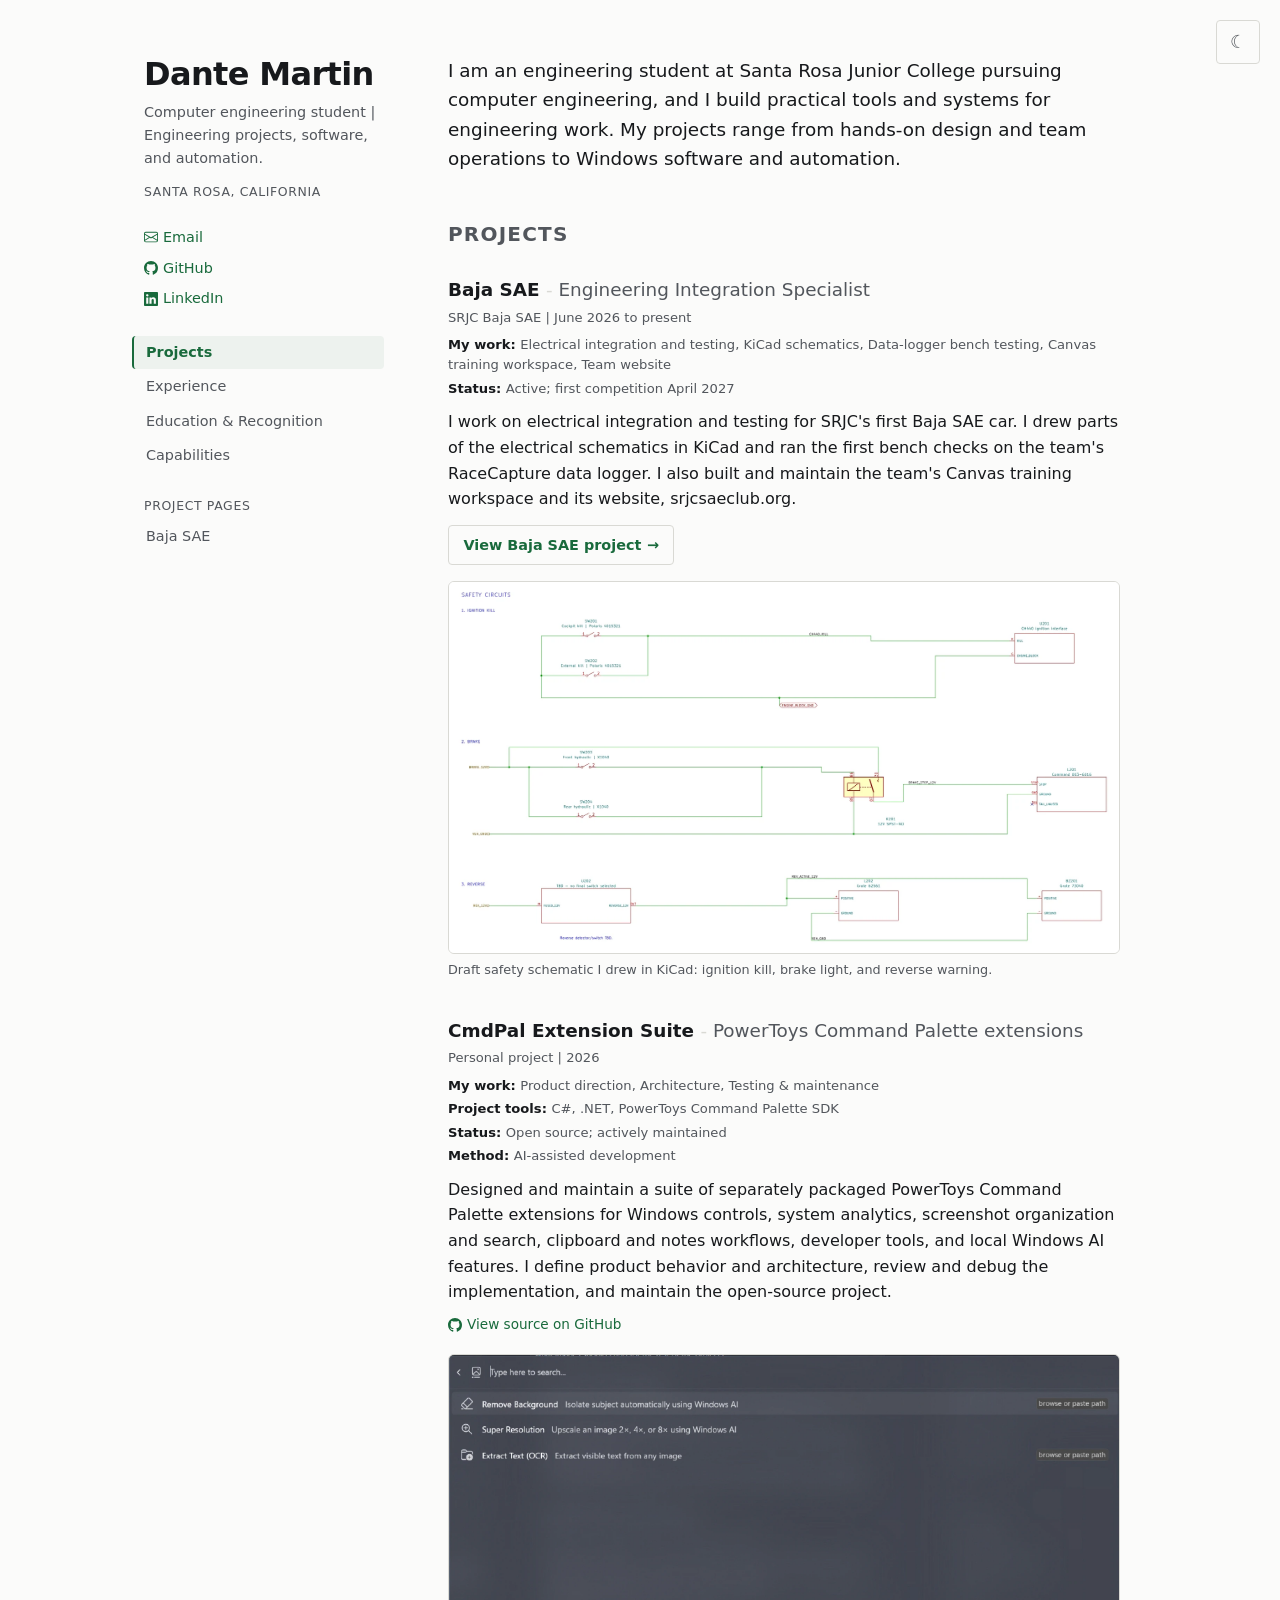
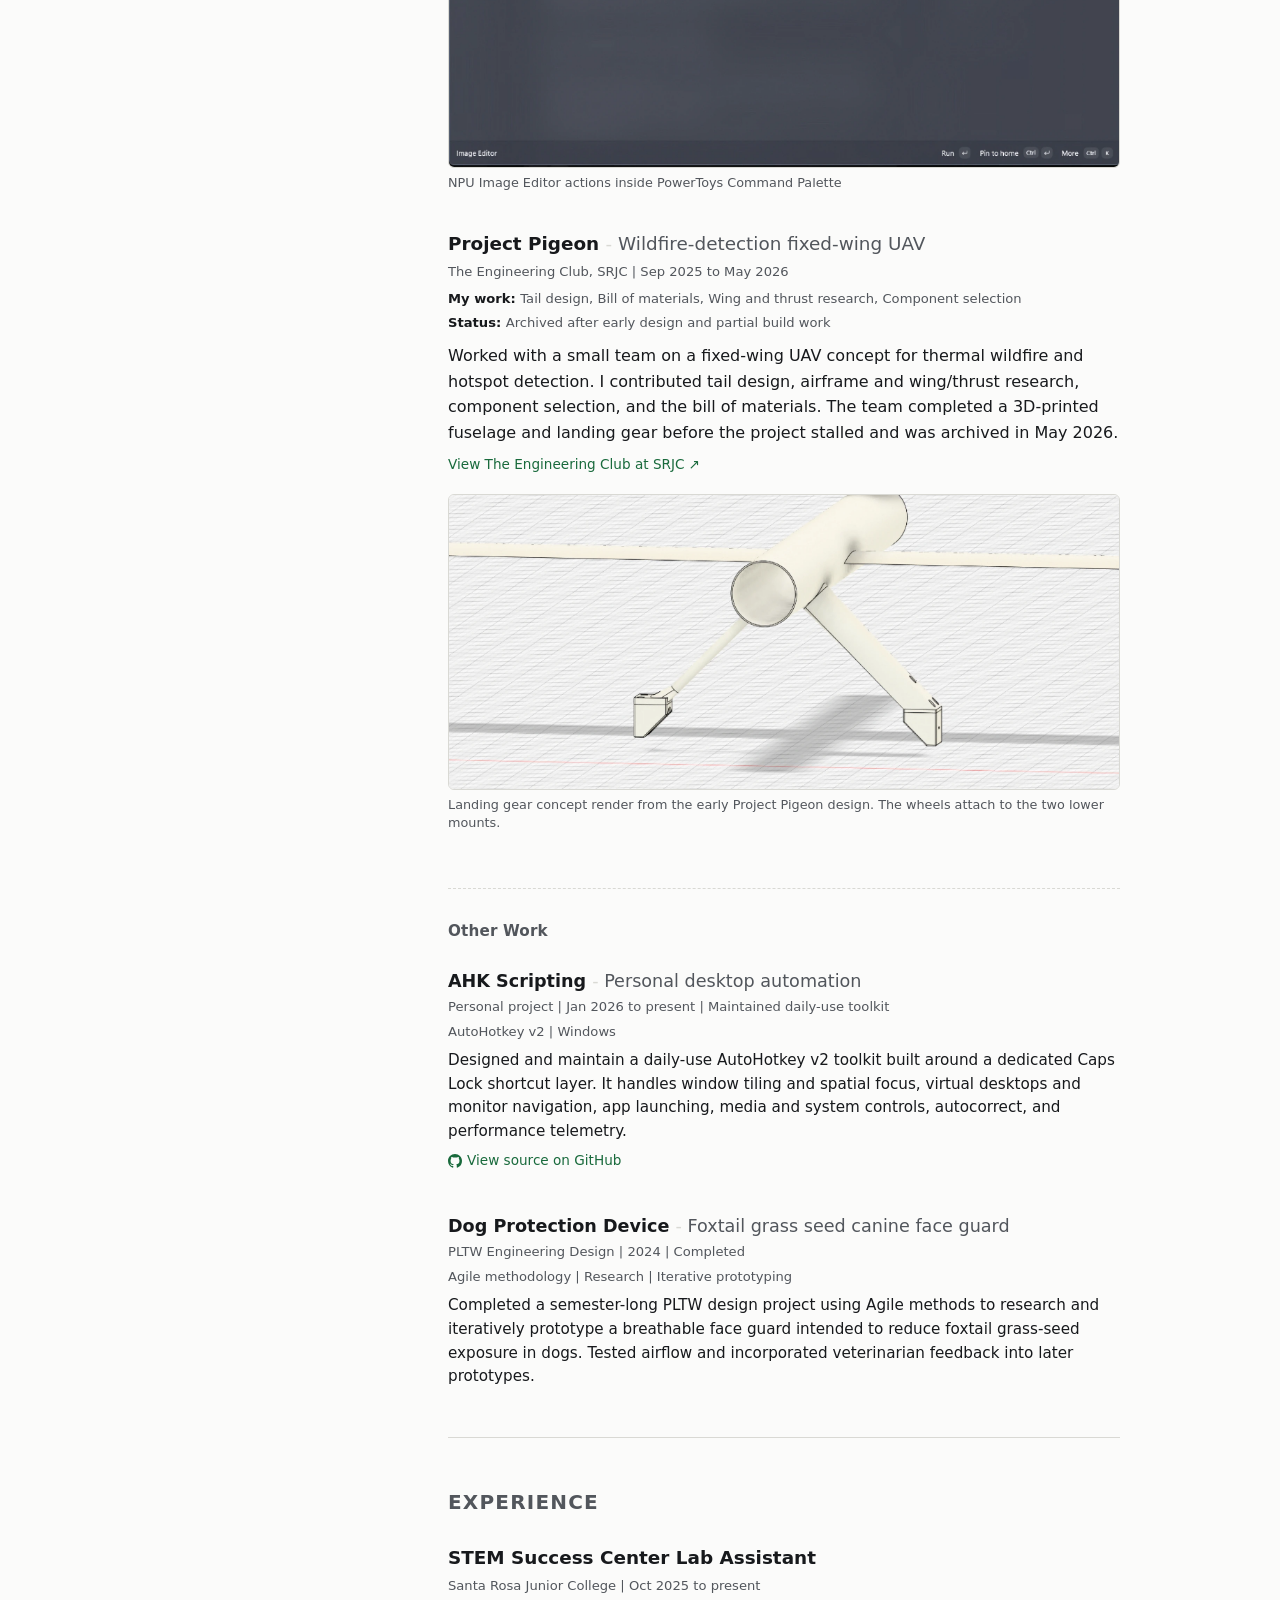
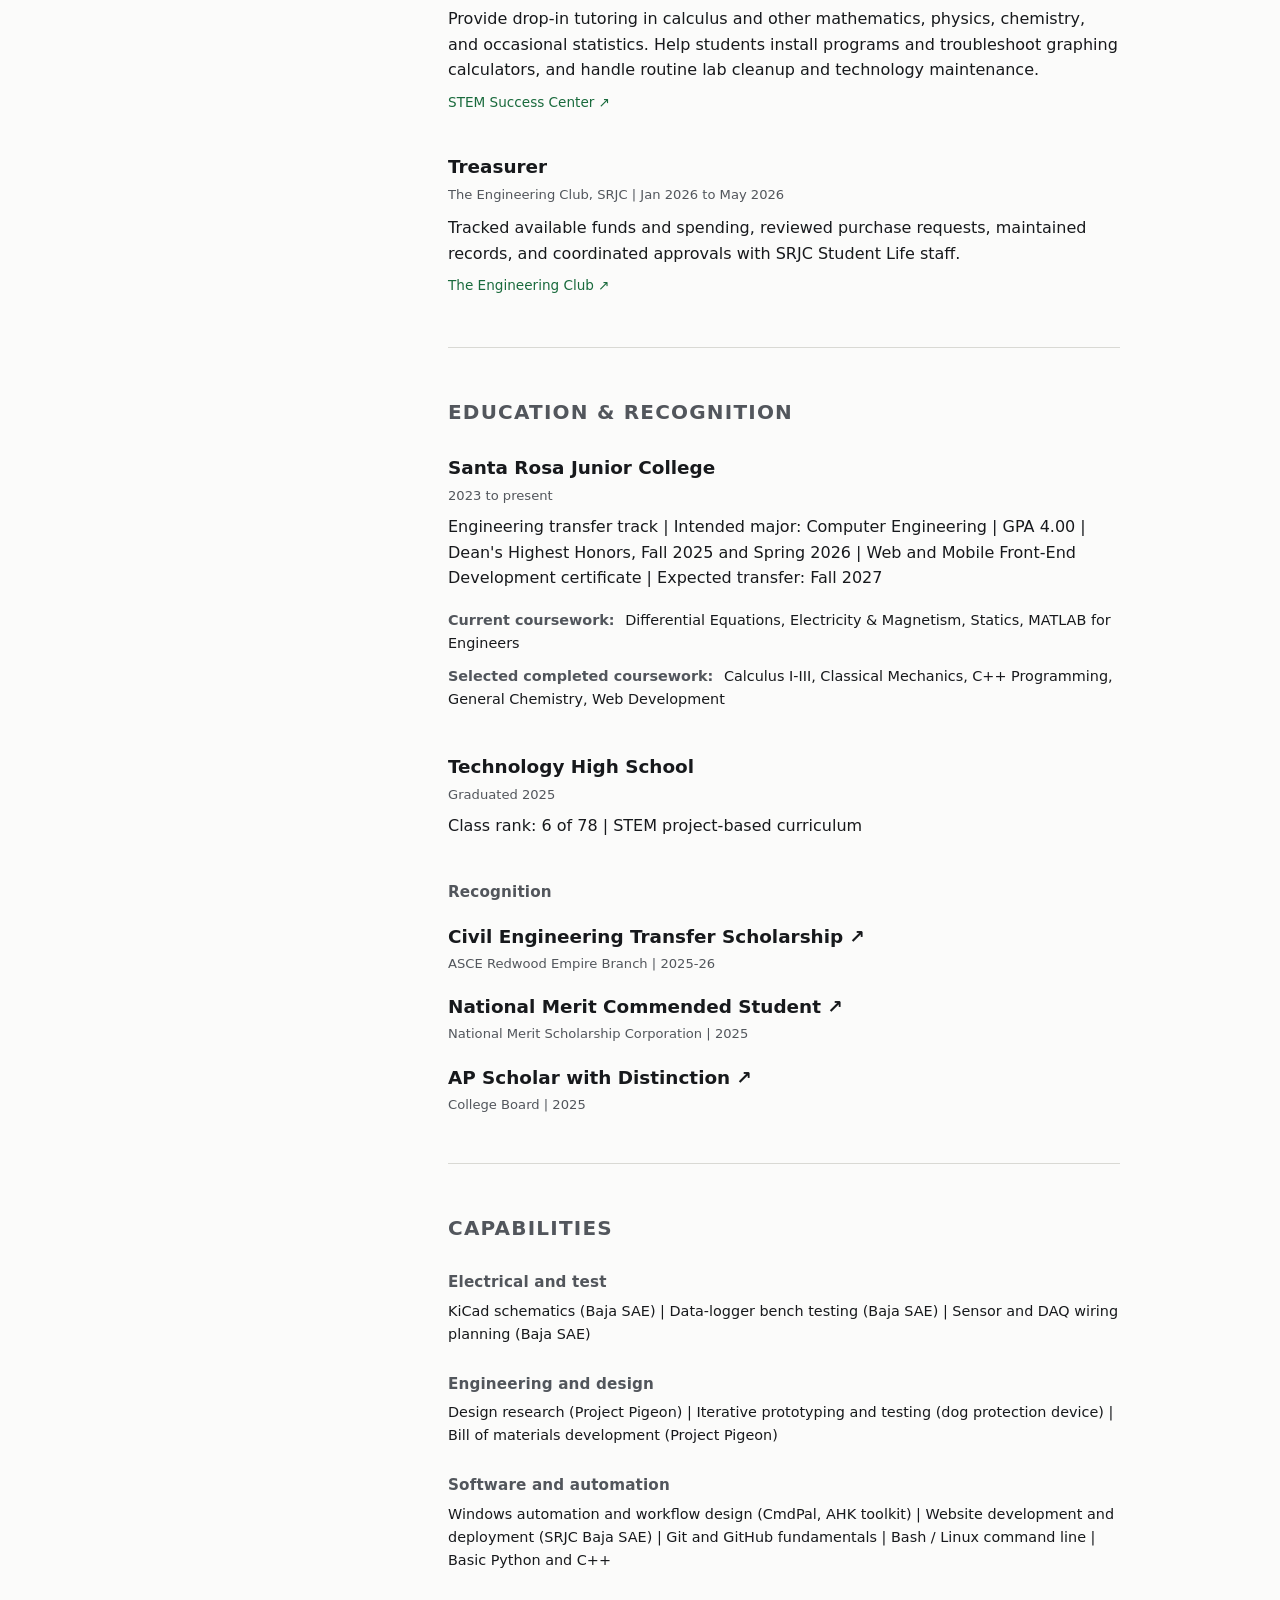
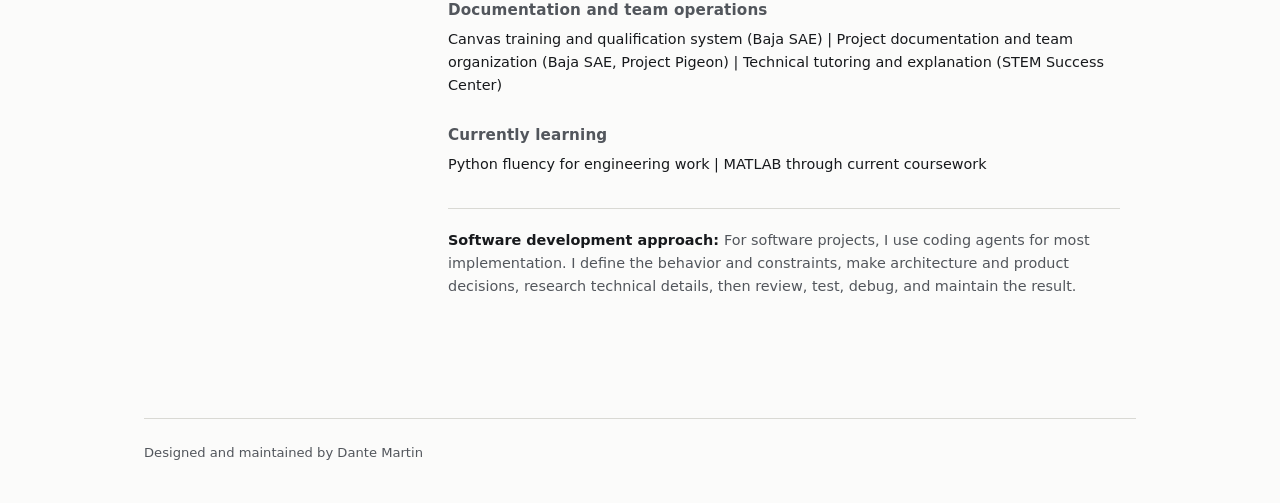
==== index.html @ a4f62a09 "feat(baja): lead with the safety schematic, add power sheet, refresh DAQ crop Images come from the 2" ====
<!DOCTYPE html>
<html lang="en">
<head>
  <meta charset="UTF-8">
  <meta name="viewport" content="width=device-width, initial-scale=1.0">
  <title>Dante Martin | Engineering &amp; Software Portfolio</title>
  <meta name="description" content="Dante Martin - Engineering student at Santa Rosa Junior College pursuing Computer Engineering. Software and engineering projects, technical systems, and academic coursework.">
  <link rel="stylesheet" href="styles.css?v=1.12">
  <link rel="icon" href="data:image/svg+xml,<svg xmlns=%22http://www.w3.org/2000/svg%22 viewBox=%220 0 100 100%22><rect width=%22100%22 height=%22100%22 rx=%2220%22 fill=%22%23227c4b%22/><text x=%2250%25%22 y=%2250%25%22 dominant-baseline=%22central%22 text-anchor=%22middle%22 font-family=%22sans-serif%22 font-weight=%22bold%22 font-size=%2260%22 fill=%22white%22>D</text></svg>">

  <!-- Search and social metadata -->
  <link rel="canonical" href="https://dante-martin.com/">
  <meta property="og:title" content="Dante Martin - Engineering & Software Portfolio">
  <meta property="og:description" content="Engineering student at Santa Rosa Junior College pursuing Computer Engineering. Software and engineering projects, technical systems, and academic coursework.">
  <meta property="og:type" content="website">
  <meta property="og:url" content="https://dante-martin.com/">
  <meta name="twitter:card" content="summary">
  <meta name="twitter:title" content="Dante Martin - Engineering & Software Portfolio">
  <meta name="twitter:description" content="Engineering student at Santa Rosa Junior College pursuing Computer Engineering. Software and engineering projects, technical systems, and academic coursework.">

  <script type="application/ld+json">
  {
    "@context": "https://schema.org",
    "@type": "Person",
    "name": "Dante Martin",
    "url": "https://dante-martin.com/",
    "sameAs": [
      "https://github.com/dante32683",
      "https://www.linkedin.com/in/dante-martin-722763279/"
    ],
    "affiliation": {
      "@type": "CollegeOrUniversity",
      "name": "Santa Rosa Junior College",
      "url": "https://www.santarosa.edu/"
    }
  }
  </script>

  <script>
    (function () {
      try {
        var savedTheme = localStorage.getItem("theme");
        if (savedTheme === "light" || savedTheme === "dark") document.documentElement.setAttribute("data-theme", savedTheme);
      } catch (storageError) {
        // The page remains fully usable when storage is unavailable.
      }
    })();
  </script>
</head>
<body>
  <a class="skip-link" href="#content">Skip to content</a>
  <div class="layout">
    <!-- Identity and in-page navigation -->
    <aside class="sidebar">
      <h1>Dante Martin</h1>
      <p class="tagline">Computer engineering student | Engineering projects, software, and automation.</p>
      <p class="location">Santa Rosa, California</p>
      <div class="contact">
      <!--email_off--><a href="mailto:dante@dante-martin.com"><svg viewBox="0 0 16 16" fill="currentColor" class="inline-icon" aria-hidden="true"><path d="M0 4a2 2 0 0 1 2-2h12a2 2 0 0 1 2 2v8a2 2 0 0 1-2 2H2a2 2 0 0 1-2-2zm2-1a1 1 0 0 0-1 1v.217l7 4.2 7-4.2V4a1 1 0 0 0-1-1zm13 2.383-4.708 2.825L15 11.105zm-.034 6.876-5.64-3.471L8 9.583l-1.326-.795-5.64 3.47A1 1 0 0 0 2 13h12a1 1 0 0 0 .966-.741zM1 11.105l4.708-2.897L1 5.383z"/></svg>Email</a><!--/email_off-->
      <a href="https://github.com/dante32683" target="_blank" rel="noopener noreferrer"><svg viewBox="0 0 16 16" fill="currentColor" class="inline-icon" aria-hidden="true"><path d="M8 0C3.58 0 0 3.58 0 8c0 3.54 2.29 6.53 5.47 7.59.4.07.55-.17.55-.38 0-.19-.01-.82-.01-1.49-2.01.37-2.53-.49-2.69-.94-.09-.23-.48-.94-.82-1.13-.28-.15-.68-.52-.01-.53.63-.01 1.08.58 1.23.82.72 1.21 1.87.87 2.33.66.07-.52.28-.87.51-1.07-1.78-.2-3.64-.89-3.64-3.95 0-.87.31-1.59.82-2.15-.08-.2-.36-1.02.08-2.12 0 0 .67-.21 2.2.82.64-.18 1.32-.27 2-.27.68 0 1.36.09 2 .27 1.53-1.04 2.2-.82 2.2-.82.44 1.1.16 1.92.08 2.12.51.56.82 1.27.82 2.15 0 3.07-1.87 3.75-3.65 3.95.29.25.54.73.54 1.48 0 1.07-.01 1.93-.01 2.2 0 .21.15.46.55.38A8.013 8.013 0 0016 8c0-4.42-3.58-8-8-8z"/></svg>GitHub</a>
      <a href="https://www.linkedin.com/in/dante-martin-722763279/" target="_blank" rel="noopener noreferrer"><svg viewBox="0 0 16 16" fill="currentColor" class="inline-icon" aria-hidden="true"><path d="M0 1.146C0 .513.526 0 1.175 0h13.65C15.474 0 16 .513 16 1.146v13.708c0 .633-.526 1.146-1.175 1.146H1.175C.526 16 0 15.487 0 14.854zm4.943 12.248V6.169H2.542v7.225zm-1.2-8.212c.837 0 1.358-.554 1.358-1.248-.015-.709-.52-1.248-1.342-1.248S2.4 3.026 2.4 3.734c0 .694.521 1.248 1.327 1.248zm4.908 8.212V9.359c0-.216.016-.432.08-.586.173-.431.568-.878 1.232-.878.869 0 1.216.662 1.216 1.634v3.865h2.401V9.25c0-2.22-1.184-3.252-2.764-3.252-1.274 0-1.845.7-2.165 1.193v.025h-.016a5.54 5.54 0 0 1 .016-.025V6.169h-2.4c.03.678 0 7.225 0 7.225z"/></svg>LinkedIn</a>
      </div>
      <button id="theme-toggle" class="theme-toggle" type="button" aria-label="Change color theme" hidden></button>
      <nav class="nav" aria-label="Portfolio sections">
        <a href="#projects">Projects</a>
        <a href="#experience">Experience</a>
        <a href="#education">Education &amp; Recognition</a>
        <a href="#capabilities">Capabilities</a>
      </nav>
      <nav class="nav" aria-label="Project pages">
        <p class="nav-label">Project pages</p>
        <a href="projects/baja/">Baja SAE</a>
      </nav>
    </aside>

    <main class="content" id="content" tabindex="-1">
      <p class="intro">I am an engineering student at Santa Rosa Junior College pursuing computer engineering, and I build practical tools and systems for engineering work. My projects range from hands-on design and team operations to Windows software and automation.</p>

      <!-- Selected projects and compact additional work -->
      <section id="projects">
        <h2>Projects</h2>
      <article class="entry">
        <h3>Baja SAE <span class="subtitle">Engineering Integration Specialist</span></h3>
        <div class="meta">SRJC Baja SAE | June 2026 to present</div>
        <div class="entry-details">
          <div class="detail-row"><span class="detail-label">My work: </span>Electrical integration and testing, KiCad schematics, Data-logger bench testing, Canvas training workspace, Team website</div>
          <div class="detail-row"><span class="detail-label">Status: </span>Active; first competition April 2027</div>
        </div>
        <p>I work on electrical integration and testing for SRJC's first Baja SAE car. I drew parts of the electrical schematics in KiCad and ran the first bench checks on the team's RaceCapture data logger. I also built and maintain the team's Canvas training workspace and its website, srjcsaeclub.org.</p>
        <div class="more"><a class="button" href="projects/baja/">View Baja SAE project <span class="arrow arrow-forward" aria-hidden="true">&rarr;</span></a></div>
        <div class="project-images-grid">
          <figure class="project-image-card">
            <a class="project-image-button" href="images/baja-project/safety-schematic.webp" data-preview-src="images/baja-project/safety-schematic.webp" data-preview-alt="Full draft safety schematic sheet for the SRJC Baja SAE car, drawn by Dante Martin" data-preview-caption="Draft safety schematic I drew in KiCad: ignition kill, brake light, and reverse warning." aria-label="Enlarge image: draft Baja SAE safety schematic">
              <img src="images/baja-safety-schematic-crop.webp" alt="" width="1600" height="887" loading="eager" decoding="async" fetchpriority="high">
            </a>
            <figcaption class="project-image-caption">Draft safety schematic I drew in KiCad: ignition kill, brake light, and reverse warning.</figcaption>
          </figure>
        </div>
      </article>
      <article class="entry">
        <h3>CmdPal Extension Suite <span class="subtitle">PowerToys Command Palette extensions</span></h3>
        <div class="meta">Personal project | 2026</div>
        <div class="entry-details">
          <div class="detail-row"><span class="detail-label">My work: </span>Product direction, Architecture, Testing &amp; maintenance</div>
          <div class="detail-row"><span class="detail-label">Project tools: </span>C#, .NET, PowerToys Command Palette SDK</div>
          <div class="detail-row"><span class="detail-label">Status: </span>Open source; actively maintained</div>
          <div class="detail-row"><span class="detail-label">Method: </span>AI-assisted development</div>
        </div>
        <p>Designed and maintain a suite of separately packaged PowerToys Command Palette extensions for Windows controls, system analytics, screenshot organization and search, clipboard and notes workflows, developer tools, and local Windows AI features. I define product behavior and architecture, review and debug the implementation, and maintain the open-source project.</p>
        <div class="more"><a href="https://github.com/dante32683/cmdpal-extension-suite" target="_blank" rel="noopener noreferrer"><svg viewBox="0 0 16 16" fill="currentColor" class="inline-icon" aria-hidden="true"><path d="M8 0C3.58 0 0 3.58 0 8c0 3.54 2.29 6.53 5.47 7.59.4.07.55-.17.55-.38 0-.19-.01-.82-.01-1.49-2.01.37-2.53-.49-2.69-.94-.09-.23-.48-.94-.82-1.13-.28-.15-.68-.52-.01-.53.63-.01 1.08.58 1.23.82.72 1.21 1.87.87 2.33.66.07-.52.28-.87.51-1.07-1.78-.2-3.64-.89-3.64-3.95 0-.87.31-1.59.82-2.15-.08-.2-.36-1.02.08-2.12 0 0 .67-.21 2.2.82.64-.18 1.32-.27 2-.27.68 0 1.36.09 2 .27 1.53-1.04 2.2-.82 2.2-.82.44 1.1.16 1.92.08 2.12.51.56.82 1.27.82 2.15 0 3.07-1.87 3.75-3.65 3.95.29.25.54.73.54 1.48 0 1.07-.01 1.93-.01 2.2 0 .21.15.46.55.38A8.013 8.013 0 0016 8c0-4.42-3.58-8-8-8z"/></svg>View source on GitHub</a></div>
        <div class="project-images-grid">
          <figure class="project-image-card">
            <a class="project-image-button" href="images/cmdpal-image-editor.webp" data-preview-src="images/cmdpal-image-editor.webp" data-preview-alt="NPU Image Editor extension tool actions in PowerToys Command Palette" data-preview-caption="NPU Image Editor actions inside PowerToys Command Palette" aria-label="Enlarge image: NPU Image Editor extension tool actions in PowerToys Command Palette">
              <img src="images/cmdpal-image-editor.webp" alt="" width="1920" height="1179" loading="lazy" decoding="async">
            </a>
            <figcaption class="project-image-caption">NPU Image Editor actions inside PowerToys Command Palette</figcaption>
          </figure>
        </div>
      </article>
      <article class="entry">
        <h3>Project Pigeon <span class="subtitle">Wildfire-detection fixed-wing UAV</span></h3>
        <div class="meta">The Engineering Club, SRJC | Sep 2025 to May 2026</div>
        <div class="entry-details">
          <div class="detail-row"><span class="detail-label">My work: </span>Tail design, Bill of materials, Wing and thrust research, Component selection</div>
          <div class="detail-row"><span class="detail-label">Status: </span>Archived after early design and partial build work</div>
        </div>
        <p>Worked with a small team on a fixed-wing UAV concept for thermal wildfire and hotspot detection. I contributed tail design, airframe and wing/thrust research, component selection, and the bill of materials. The team completed a 3D-printed fuselage and landing gear before the project stalled and was archived in May 2026.</p>
        <div class="more"><a href="https://clubs.santarosa.edu/tec" target="_blank" rel="noopener noreferrer">View The Engineering Club at SRJC&nbsp;<span class="arrow" aria-hidden="true">↗</span></a></div>
        <div class="project-images-grid">
          <figure class="project-image-card">
            <a class="project-image-button" href="images/pigeon-landing-gear.webp" data-preview-src="images/pigeon-landing-gear.webp" data-preview-alt="Project Pigeon landing gear CAD render showing two lower wheel mounts beneath the fuselage" data-preview-caption="Landing gear concept render from the early Project Pigeon design. The wheels attach to the two lower mounts." aria-label="Enlarge image: Project Pigeon landing gear CAD render">
              <img src="images/pigeon-landing-gear.webp" alt="" width="1920" height="842" loading="lazy" decoding="async">
            </a>
            <figcaption class="project-image-caption">Landing gear concept render from the early Project Pigeon design. The wheels attach to the two lower mounts.</figcaption>
          </figure>
        </div>
      </article>
        <h3 class="other-projects-heading">Other Work</h3>
      <article class="entry compact-entry">
        <h4>AHK Scripting <span class="subtitle">Personal desktop automation</span></h4>
        <div class="meta">Personal project | Jan 2026 to present | Maintained daily-use toolkit</div>
        <div class="compact-meta">AutoHotkey v2 | Windows</div>
        <p>Designed and maintain a daily-use AutoHotkey v2 toolkit built around a dedicated Caps Lock shortcut layer. It handles window tiling and spatial focus, virtual desktops and monitor navigation, app launching, media and system controls, autocorrect, and performance telemetry.</p>
        <div class="more"><a href="https://github.com/dante32683/ahk-scripting" target="_blank" rel="noopener noreferrer"><svg viewBox="0 0 16 16" fill="currentColor" class="inline-icon" aria-hidden="true"><path d="M8 0C3.58 0 0 3.58 0 8c0 3.54 2.29 6.53 5.47 7.59.4.07.55-.17.55-.38 0-.19-.01-.82-.01-1.49-2.01.37-2.53-.49-2.69-.94-.09-.23-.48-.94-.82-1.13-.28-.15-.68-.52-.01-.53.63-.01 1.08.58 1.23.82.72 1.21 1.87.87 2.33.66.07-.52.28-.87.51-1.07-1.78-.2-3.64-.89-3.64-3.95 0-.87.31-1.59.82-2.15-.08-.2-.36-1.02.08-2.12 0 0 .67-.21 2.2.82.64-.18 1.32-.27 2-.27.68 0 1.36.09 2 .27 1.53-1.04 2.2-.82 2.2-.82.44 1.1.16 1.92.08 2.12.51.56.82 1.27.82 2.15 0 3.07-1.87 3.75-3.65 3.95.29.25.54.73.54 1.48 0 1.07-.01 1.93-.01 2.2 0 .21.15.46.55.38A8.013 8.013 0 0016 8c0-4.42-3.58-8-8-8z"/></svg>View source on GitHub</a></div>
      </article>
      <article class="entry compact-entry">
        <h4>Dog Protection Device <span class="subtitle">Foxtail grass seed canine face guard</span></h4>
        <div class="meta">PLTW Engineering Design | 2024 | Completed</div>
        <div class="compact-meta">Agile methodology | Research | Iterative prototyping</div>
        <p>Completed a semester-long PLTW design project using Agile methods to research and iteratively prototype a breathable face guard intended to reduce foxtail grass-seed exposure in dogs. Tested airflow and incorporated veterinarian feedback into later prototypes.</p>
      </article>
      </section>

      <!-- Experience -->
      <section id="experience">
        <h2>Experience</h2>
      <article class="entry">
        <h3>STEM Success Center Lab Assistant</h3>
        <div class="meta">Santa Rosa Junior College | Oct 2025 to present</div>
        <p>Provide drop-in tutoring in calculus and other mathematics, physics, chemistry, and occasional statistics. Help students install programs and troubleshoot graphing calculators, and handle routine lab cleanup and technology maintenance.</p>
        <div class="more"><a href="https://stem.santarosa.edu/stem-success-center" target="_blank" rel="noopener noreferrer">STEM Success Center&nbsp;<span class="arrow" aria-hidden="true">↗</span></a></div>
      </article>
      <article class="entry">
        <h3>Treasurer</h3>
        <div class="meta">The Engineering Club, SRJC | Jan 2026 to May 2026</div>
        <p>Tracked available funds and spending, reviewed purchase requests, maintained records, and coordinated approvals with SRJC Student Life staff.</p>
        <div class="more"><a href="https://clubs.santarosa.edu/tec" target="_blank" rel="noopener noreferrer">The Engineering Club&nbsp;<span class="arrow" aria-hidden="true">↗</span></a></div>
      </article>
      </section>

      <!-- Education and recognition -->
      <section id="education" class="edu">
        <h2>Education &amp; Recognition</h2>
      <div class="edu-block">
        <div class="edu-details">
          <h3>Santa Rosa Junior College</h3>
          <div class="meta">2023 to present</div>
          <p class="edu-detail">Engineering transfer track | Intended major: Computer Engineering | GPA 4.00 | Dean's Highest Honors, Fall 2025 and Spring 2026 | Web and Mobile Front-End Development certificate | Expected transfer: Fall 2027</p>
          <div class="coursework-block">
            <p class="coursework-line"><strong class="coursework-label">Current coursework: </strong>Differential Equations, Electricity &amp; Magnetism, Statics, MATLAB for Engineers</p>
            <p class="coursework-line"><strong class="coursework-label">Selected completed coursework: </strong>Calculus I-III, Classical Mechanics, C++ Programming, General Chemistry, Web Development</p>
          </div>
        </div>
      </div>
      <div class="edu-block">
        <div class="edu-details">
          <h3>Technology High School</h3>
          <div class="meta">Graduated 2025</div>
          <p class="edu-detail">Class rank: 6 of 78 | STEM project-based curriculum</p>
        </div>
      </div>
        <h3 class="recognition-heading">Recognition</h3>
        <div class="honors-list">
        <div class="honor-item">
          <h4 class="honor-title"><a class="honor-link" href="https://branches.asce.org/redwood-empire/awards" target="_blank" rel="noopener noreferrer">Civil Engineering Transfer Scholarship&nbsp;<span class="arrow" aria-hidden="true">↗</span></a></h4>
          <div class="meta">ASCE Redwood Empire Branch | 2025-26</div>
        </div>
        <div class="honor-item">
          <h4 class="honor-title"><a class="honor-link" href="https://www.nationalmerit.org/s/1758/interior.aspx?gid=2&amp;pgid=1881&amp;sid=1758" target="_blank" rel="noopener noreferrer">National Merit Commended Student&nbsp;<span class="arrow" aria-hidden="true">↗</span></a></h4>
          <div class="meta">National Merit Scholarship Corporation | 2025</div>
        </div>
        <div class="honor-item">
          <h4 class="honor-title"><a class="honor-link" href="https://apstudents.collegeboard.org/awards-recognitions/ap-scholar-award" target="_blank" rel="noopener noreferrer">AP Scholar with Distinction&nbsp;<span class="arrow" aria-hidden="true">↗</span></a></h4>
          <div class="meta">College Board | 2025</div>
        </div>
        </div>
      </section>

      <!-- Evidence-linked capabilities and software authorship note -->
      <section id="capabilities">
        <h2>Capabilities</h2>
      <div class="capability-group">
        <h3 class="capability-heading">Electrical and test</h3>
        <p class="capabilities-inline">KiCad schematics (Baja SAE) | Data-logger bench testing (Baja SAE) | Sensor and DAQ wiring planning (Baja SAE)</p>
      </div>
      <div class="capability-group">
        <h3 class="capability-heading">Engineering and design</h3>
        <p class="capabilities-inline">Design research (Project Pigeon) | Iterative prototyping and testing (dog protection device) | Bill of materials development (Project Pigeon)</p>
      </div>
      <div class="capability-group">
        <h3 class="capability-heading">Software and automation</h3>
        <p class="capabilities-inline">Windows automation and workflow design (CmdPal, AHK toolkit) | Website development and deployment (SRJC Baja SAE) | Git and GitHub fundamentals | Bash / Linux command line | Basic Python and C++</p>
      </div>
      <div class="capability-group">
        <h3 class="capability-heading">Documentation and team operations</h3>
        <p class="capabilities-inline">Canvas training and qualification system (Baja SAE) | Project documentation and team organization (Baja SAE, Project Pigeon) | Technical tutoring and explanation (STEM Success Center)</p>
      </div>
      <div class="capability-group">
        <h3 class="capability-heading">Currently learning</h3>
        <p class="capabilities-inline">Python fluency for engineering work | MATLAB through current coursework</p>
      </div>
        <p class="capabilities-note"><strong>Software development approach: </strong>For software projects, I use coding agents for most implementation. I define the behavior and constraints, make architecture and product decisions, research technical details, then review, test, debug, and maintain the result.</p>
      </section>
    </main>

    <footer>
      <p class="colophon">Designed and maintained by Dante Martin</p>
    </footer>
  </div>

  <dialog id="image-preview-dialog" class="image-preview-dialog" aria-label="Image preview">
    <div class="image-preview-content">
      <button id="image-preview-close" class="image-preview-close" type="button" aria-label="Close image preview">&times;</button>
      <img id="image-preview-image" class="image-preview-image" src="[data-uri]" alt="">
      <p id="image-preview-caption" class="image-preview-caption"></p>
    </div>
  </dialog>

  <script>
  (function () {
    const themeToggleButton = document.getElementById("theme-toggle");

    function getSavedTheme() {
      try {
        return localStorage.getItem("theme");
      } catch (storageError) {
        return null;
      }
    }

    function saveTheme(theme) {
      try {
        localStorage.setItem("theme", theme);
      } catch (storageError) {
        // Keep the current-session override even when persistence is blocked.
      }
    }

    function determineEffectiveTheme() {
      const explicitlySavedTheme = document.documentElement.getAttribute("data-theme");
      if (explicitlySavedTheme) return explicitlySavedTheme;
      return window.matchMedia && window.matchMedia("(prefers-color-scheme: dark)").matches ? "dark" : "light";
    }

    function updateThemeToggleLabel() {
      const currentThemeIsDark = determineEffectiveTheme() === "dark";
      themeToggleButton.textContent = currentThemeIsDark ? "\u263C" : "\u263E";
      const nextTheme = currentThemeIsDark ? "light" : "dark";
      themeToggleButton.setAttribute("aria-label", "Switch to " + nextTheme + " theme");
      themeToggleButton.title = "Switch to " + nextTheme + " theme";
    }

    themeToggleButton.hidden = false;
    updateThemeToggleLabel();
    themeToggleButton.addEventListener("click", function () {
      const nextTheme = determineEffectiveTheme() === "dark" ? "light" : "dark";
      document.documentElement.setAttribute("data-theme", nextTheme);
      saveTheme(nextTheme);
      updateThemeToggleLabel();
    });
    if (window.matchMedia) {
      window.matchMedia("(prefers-color-scheme: dark)").addEventListener("change", function () {
        if (!getSavedTheme()) updateThemeToggleLabel();
      });
    }

    const navigationLinks = Array.from(document.querySelectorAll(".nav a[href^='#']"));
    const sectionElements = navigationLinks.map(function (navigationLink) {
      return document.querySelector(navigationLink.getAttribute("href"));
    }).filter(Boolean);

    function updateScrollState() {
      if (!sectionElements.length) return;
      const scrollPosition = window.scrollY;
      const maximumScrollableHeight = document.documentElement.scrollHeight - window.innerHeight;
      const activationPosition = scrollPosition + Math.min(window.innerHeight * 0.3, 180);
      let activeSectionId = sectionElements[0].id;
      sectionElements.forEach(function (sectionElement) {
        const sectionTop = sectionElement.getBoundingClientRect().top + scrollPosition;
        if (sectionTop <= activationPosition) activeSectionId = sectionElement.id;
      });
      if (maximumScrollableHeight > 0 && scrollPosition >= maximumScrollableHeight - 2) {
        activeSectionId = sectionElements[sectionElements.length - 1].id;
      }
      navigationLinks.forEach(function (navigationLink) {
        const isActiveSection = navigationLink.getAttribute("href") === "#" + activeSectionId;
        navigationLink.classList.toggle("active", isActiveSection);
        if (isActiveSection) navigationLink.setAttribute("aria-current", "location");
        else navigationLink.removeAttribute("aria-current");
      });
    }
    window.addEventListener("scroll", updateScrollState, { passive: true });
    window.addEventListener("resize", updateScrollState);
    updateScrollState();

    const imagePreviewDialog = document.getElementById("image-preview-dialog");
    const imagePreviewImage = document.getElementById("image-preview-image");
    const imagePreviewCaption = document.getElementById("image-preview-caption");
    const imagePreviewCloseButton = document.getElementById("image-preview-close");
    let imagePreviewTrigger = null;

    if (typeof imagePreviewDialog.showModal === "function") {
      document.querySelectorAll(".project-image-button[data-preview-src]").forEach(function (imageLink) {
        imageLink.setAttribute("aria-haspopup", "dialog");
        imageLink.setAttribute("aria-controls", "image-preview-dialog");
        imageLink.addEventListener("click", function (event) {
          if (event.button !== 0 || event.metaKey || event.ctrlKey || event.shiftKey || event.altKey) return;
          event.preventDefault();
          imagePreviewTrigger = imageLink;
          imagePreviewImage.src = imageLink.dataset.previewSrc;
          imagePreviewImage.alt = imageLink.dataset.previewAlt || "";
          imagePreviewCaption.textContent = imageLink.dataset.previewCaption || imageLink.dataset.previewAlt || "";
          document.body.classList.add("image-preview-open");
          imagePreviewDialog.showModal();
          imagePreviewCloseButton.focus();
        });
      });
    }

    function closeImagePreview() {
      if (imagePreviewDialog.open) imagePreviewDialog.close();
    }
    imagePreviewCloseButton.addEventListener("click", closeImagePreview);
    imagePreviewDialog.addEventListener("keydown", function (event) {
      if (event.key === "Tab") {
        event.preventDefault();
        imagePreviewCloseButton.focus();
      }
    });
    imagePreviewDialog.addEventListener("click", function (event) {
      if (event.target === imagePreviewDialog) closeImagePreview();
    });
    imagePreviewDialog.addEventListener("close", function () {
      document.body.classList.remove("image-preview-open");
      imagePreviewImage.src = "[data-uri]";
      imagePreviewImage.alt = "";
      imagePreviewCaption.textContent = "";
      if (imagePreviewTrigger) {
        imagePreviewTrigger.focus();
        imagePreviewTrigger = null;
      }
    });
  })();
  </script>
</body>
</html>
---- styles.css ----
/* =============================================================================
   styles.css - all styling for the site.

   Look: high-contrast and minimal. Near-white page, near-black text, and ONE
   accent colour used sparingly (links, rules, the active nav item) - about the
   60-30-10 split that professional portfolios use. A two-column layout puts a
   sticky sidebar (name + nav + contact) on the left and the content on the
   right, so the page uses its horizontal space instead of running in a thin
   strip.

   To re-skin the whole site, change the variables in :root. You should not
   need to touch anything past the THEME block for a palette change. Read
   STANDARDS.md before adding new rules.
   ========================================================================== */

/* --- THEME: edit these to re-colour the site. -------------------------- */
:root {
  color-scheme: light dark;
  --bg:      #fbfbfa;   /* 60% - page background          */
  --ink:     #17191c;   /* 30% - body text                */
  --muted:   #52565c;   /* secondary text (optimized contrast) */
  --faint:   #d9d9d4;   /* hairlines                      */
  --accent:  #196a3c;   /* 10% - links, rules, active nav (green - optimized contrast) */
  --accent-tint: rgba(25, 106, 60, 0.06); /* soft green capsule highlight */

  --sidebar: 15rem;     /* width of the left column       */
  --page:    66rem;     /* total content width            */

  /* Typography scale. Reuse these semantic roles instead of introducing
     one-off sizes inside individual sections. */
  --sans: system-ui, -apple-system, "Segoe UI", Roboto, Helvetica, Arial, sans-serif;
  --text-name: 2rem;
  --text-lead: 1.15rem;
  --text-title: 1.15rem;
  --text-title-compact: 1.1rem;
  --text-body: 1rem;
  --text-body-compact: 0.95rem;
  --text-section: 1.25rem;
  --text-subsection: 0.95rem;
  --text-supporting: 0.9rem;
  --text-link-small: 0.85rem;
  --text-meta: 0.82rem;
  --text-caption: 0.8rem;
  --text-label: 0.78rem;
  --text-icon: 1.15rem;
  --text-print: 11pt;
  --leading-name: 1.15;
  --leading-body: 1.6;
  --leading-title: 1.35;
  --leading-meta: 1.55;
  --leading-caption: 1.4;

  /* Shape, motion, and layout rhythm. See DESIGN.md before adding values. */
  --radius-control: 4px;   /* buttons, controls, nav capsules */
  --radius-media: 6px;     /* evidence images */
  --radius-dialog: 8px;    /* image preview dialog */
  --line: 1px;             /* every border and rule */
  --motion: 0.15s;         /* hover and focus transitions */
  --motion-theme: 0.3s;    /* light/dark colour fade */
  --space-rail: 3.5rem;    /* top padding of sidebar and content */
  --space-section: 3rem;   /* between sections (above and below the rule) */
  --space-entry: 2.5rem;   /* between entries in a section */
  --space-group: 1.75rem;  /* after section headings; between capability groups */
  --space-block: 1.5rem;   /* between sidebar blocks */
  --shadow-dialog: 0 1rem 3rem rgba(0, 0, 0, 0.35);
  --backdrop: rgba(0, 0, 0, 0.72);
}

/* Dark palette. Applied when the OS is in dark mode (unless the visitor has
   explicitly picked light), and whenever the visitor explicitly picks dark via
   the toggle. Keep the two value lists below identical. */
@media (prefers-color-scheme: dark) {
  :root:not([data-theme="light"]) {
    color-scheme: dark;
    --bg: #121316; --ink: #e8e9ea; --muted: #9aa0a6; --faint: #2c2f34; --accent: #52b788; --accent-tint: rgba(82, 183, 136, 0.08);
  }
}
:root[data-theme="light"] { color-scheme: light; }
:root[data-theme="dark"] {
  color-scheme: dark;
  --bg: #121316; --ink: #e8e9ea; --muted: #9aa0a6; --faint: #2c2f34; --accent: #52b788; --accent-tint: rgba(82, 183, 136, 0.08);
}

/* --- RESET ------------------------------------------------------------- */
*, *::before, *::after { box-sizing: border-box; margin: 0; padding: 0; }
html { -webkit-text-size-adjust: 100%; scroll-behavior: smooth; }

body {
  font-family: var(--sans);
  font-size: var(--text-body);
  line-height: var(--leading-body);
  color: var(--ink);
  background: var(--bg);
  -webkit-font-smoothing: antialiased;
  text-rendering: optimizeLegibility;
  transition: background-color var(--motion-theme) ease, color var(--motion-theme) ease;
}

a { color: var(--accent); text-decoration: none; }

.inline-icon {
  display: inline-block;
  width: 0.875rem;
  height: 0.875rem;
  margin-right: 0.3125rem;
  vertical-align: -0.125rem;
}

/* Accessibility focus ring */
a:focus-visible, button:focus-visible {
  outline: 2px solid var(--accent);
  outline-offset: 4px;
}

.skip-link {
  position: fixed;
  top: 0.75rem;
  left: 0.75rem;
  z-index: 1000;
  padding: 0.55rem 0.8rem;
  border: var(--line) solid var(--accent);
  border-radius: var(--radius-control);
  color: var(--ink);
  background: var(--bg);
  transform: translateY(calc(-100% - 1rem));
}
.skip-link:focus { transform: translateY(0); }

/* --- LAYOUT: sidebar + content ----------------------------------------- */
.layout {
  max-width: var(--page);
  margin: 0 auto;
  padding: 0 2rem;
  display: grid;
  grid-template-columns: var(--sidebar) minmax(0, 1fr);
  gap: 4rem;
  align-items: start;
  position: relative;
}

/* --- SIDEBAR (sticky) -------------------------------------------------- */
.sidebar { position: sticky; top: 0; padding: var(--space-rail) 0; }
.sidebar h1 { font-size: var(--text-name); font-weight: 700; letter-spacing: -0.02em; line-height: var(--leading-name); }
.sidebar .tagline { color: var(--muted); font-size: var(--text-supporting); margin-top: 0.5rem; }
.sidebar .location { margin-top: 0.75rem; }

/* In-page nav */
.nav { margin-top: var(--space-block); display: flex; flex-direction: column; gap: 0.1rem; }
.nav a {
  color: var(--muted); font-size: var(--text-supporting); font-weight: 500;
  padding: 0.3rem 0.75rem; border-left: 2px solid transparent;
  margin-left: -0.75rem; transition: color var(--motion), border-color var(--motion), background-color var(--motion);
  border-radius: var(--radius-control);
}
.nav a:hover { color: var(--accent); background-color: transparent; }
.nav a.active { color: var(--accent); border-left-color: var(--accent); background-color: var(--accent-tint); font-weight: 600; }

/* Contact */
.contact { margin-top: var(--space-block); display: flex; flex-direction: column; gap: 0.35rem;
  font-size: var(--text-supporting); }
/* Text link: accent text with an underline that grows from the centre on
   hover. Shared by contact links, entry links, and the back link. */
.contact a,
.entry .more a:not(.button),
.project-back a { position: relative; width: fit-content; padding-bottom: 2px;
  display: inline-flex; align-items: center;
  transition: color var(--motion); }
.contact a::after,
.entry .more a:not(.button)::after,
.project-back a::after {
  content: "";
  position: absolute;
  bottom: 0;
  left: 50%;
  width: 0;
  height: 1.5px;
  background-color: var(--accent);
  transition: width var(--motion) ease, left var(--motion) ease;
}
.contact a:hover::after,
.entry .more a:not(.button):hover::after,
.project-back a:hover::after {
  width: 100%;
  left: 0;
}

/* Theme toggle stays near identity/contact in source order, but is visually
   fixed at the familiar top-right position. */
.theme-toggle {
  position: fixed;
  top: 1.25rem;
  right: 1.25rem;
  z-index: 100;
  margin: 0;
  background: var(--bg);
  border: var(--line) solid var(--faint);
  border-radius: var(--radius-control);
  width: 2.75rem;
  height: 2.75rem;
  cursor: pointer;
  display: flex;
  align-items: center;
  justify-content: center;
  font-size: var(--text-icon);
  color: var(--muted);
  transition: color var(--motion), border-color var(--motion);
}
.theme-toggle:hover,
.image-preview-close:hover,
.button:hover {
  color: var(--accent);
  border-color: var(--accent);
}
.theme-toggle[hidden] { display: none; }

/* --- CONTENT ----------------------------------------------------------- */
.content { padding: var(--space-rail) 0; max-width: 42rem; min-width: 0; }
.content .intro { font-size: var(--text-lead); line-height: var(--leading-body); color: var(--ink); margin-bottom: 2.75rem; }

section { padding: 0; padding-top: var(--space-section); border-top: var(--line) solid var(--faint); margin-top: var(--space-section); transition: border-color var(--motion-theme) ease; }
section:first-of-type { border-top: none; margin-top: 0; padding-top: 0; }

h2 {
  overflow-wrap: anywhere;
  font-size: var(--text-section);
  font-weight: 700;
  letter-spacing: 0.06em;
  text-transform: uppercase;
  color: var(--muted);
  margin-bottom: var(--space-group);
}

/* --- ENTRIES (projects, experience) ------------------------------------ */
.entry,
.edu-block {
  margin-bottom: var(--space-entry);
}
.entry:last-child,
.entry:last-of-type,
.edu-block:last-child {
  margin-bottom: 0;
}
.edu-details {
  margin-bottom: 0;
}
h3 {
  font-weight: 600;
  font-size: var(--text-title);
  line-height: var(--leading-title);
}
h3 .subtitle,
.compact-entry h4 .subtitle { color: var(--muted); font-weight: 400; }
h3 .subtitle::before,
.compact-entry h4 .subtitle::before { content: "  -  "; color: var(--faint); }
.entry .meta,
.edu-block .meta,
.honor-item .meta,
.compact-entry .meta,
.compact-entry .compact-meta {
  font-size: var(--text-meta);
  color: var(--muted);
}
.entry .meta,
.edu-block .meta,
.honor-item .meta { margin-top: 0.25rem; }

.entry-details {
  margin-top: 0.45rem;
  margin-bottom: 0.6rem;
  font-size: var(--text-meta);
  line-height: var(--leading-meta);
  color: var(--muted);
}
.entry-details .detail-row {
  margin-top: 0.2rem;
}
.entry-details .detail-row:first-child {
  margin-top: 0;
}
.entry-details .detail-label {
  font-weight: 600;
  color: var(--ink);
}

.entry p { margin-top: 0.65rem; font-size: var(--text-body); line-height: var(--leading-body); color: var(--ink); }
.entry .more { font-size: var(--text-link-small); margin-top: 0.55rem; }

/* --- EDUCATION --------------------------------------------------------- */
.edu .edu-block { margin-bottom: 2.75rem; }
.edu .edu-block:last-child { margin-bottom: 0; }
.edu .edu-detail { margin-top: 0.5rem; color: var(--ink); font-size: var(--text-body); line-height: var(--leading-body); }
.coursework-block { margin-top: 1.15rem; display: flex; flex-direction: column; gap: 0.6rem; }
.coursework-line { margin-top: 0; font-size: var(--text-supporting); line-height: var(--leading-body); color: var(--ink); }
.coursework-label { font-weight: 600; color: var(--muted); margin-right: 0.35rem; }

/* --- RECOGNITION ------------------------------------------------------- */
.recognition-heading {
  margin-top: 2.75rem;
  margin-bottom: 1.35rem;
  font-size: var(--text-subsection);
  font-weight: 700;
  letter-spacing: 0.01em;
  line-height: var(--leading-title);
  color: var(--muted);
}
.honors-list {
  display: flex;
  flex-direction: column;
  gap: 1.35rem;
}
.honor-item .meta { margin-top: 0.2rem; }
.honor-title {
  font-weight: 600;
  font-size: var(--text-title);
  line-height: var(--leading-title);
}
.honor-link {
  color: inherit;
  text-decoration: underline;
  text-decoration-color: transparent;
  text-underline-offset: 0.18em;
  text-decoration-thickness: 1.5px;
  transition: color var(--motion), text-decoration-color var(--motion);
}
.honor-link:hover {
  color: var(--accent);
  text-decoration-color: var(--accent);
}

.capability-group { margin-bottom: var(--space-group); }
.capability-group:last-of-type { margin-bottom: 0; }
.capability-heading {
  font-size: var(--text-subsection);
  font-weight: 600;
  letter-spacing: 0.01em;
  line-height: var(--leading-title);
  color: var(--muted);
}
.capabilities-inline {
  margin-top: 0.45rem;
  font-size: var(--text-supporting);
  line-height: var(--leading-body);
  color: var(--ink);
}


/* --- PROJECT EVIDENCE IMAGE ------------------------------------------- */
.project-images-grid {
  display: grid;
  grid-template-columns: 1fr;
  gap: 1.5rem;
  margin-top: 1rem;
}

.project-image-card {
  margin: 0;
  display: flex;
  flex-direction: column;
}

.project-image-button {
  width: 100%;
  padding: 0;
  border: var(--line) solid var(--faint);
  border-radius: var(--radius-media);
  overflow: hidden;
  background: var(--faint);
  cursor: zoom-in;
  display: block;
  text-align: left;
  appearance: none;
  transition: border-color var(--motion) ease;
}
.project-image-button:hover { border-color: var(--accent); }
.project-image-button img {
  width: 100%;
  height: auto;
  display: block;
}

.image-preview-open { overflow: hidden; }
.image-preview-dialog:not([open]) { display: none; }
.image-preview-dialog {
  position: fixed;
  inset: 0;
  margin: auto;
  width: min(92vw, 72rem);
  max-width: 92vw;
  max-height: 92vh;
  max-height: 92dvh;
  padding: 0;
  border: var(--line) solid var(--faint);
  border-radius: var(--radius-dialog);
  background: var(--bg);
  color: var(--ink);
  box-shadow: var(--shadow-dialog);
}
.image-preview-dialog::backdrop { background: var(--backdrop); }
.image-preview-content {
  position: relative;
  padding: 3.5rem 1rem 1rem;
}
.image-preview-close {
  position: absolute;
  top: 0.5rem;
  right: 0.5rem;
  width: 2.75rem;
  height: 2.75rem;
  border: var(--line) solid var(--faint);
  border-radius: var(--radius-control);
  background: var(--bg);
  color: var(--ink);
  cursor: pointer;
  transition: color var(--motion), border-color var(--motion);
  font-size: 1.5rem;
  line-height: 1;
}
.image-preview-image {
  display: block;
  max-width: 100%;
  max-height: calc(92vh - 7rem);
  max-height: calc(92dvh - 7rem);
  width: auto;
  height: auto;
  margin: 0 auto;
  object-fit: contain;
}
.image-preview-caption {
  margin-top: 0.75rem;
  color: var(--muted);
  font-size: var(--text-supporting);
  line-height: var(--leading-body);
  text-align: center;
}

.project-image-caption {
  font-size: var(--text-caption);
  color: var(--muted);
  line-height: var(--leading-caption);
  margin-top: 0.4rem;
}

.capabilities-note {
  margin-top: 2rem;
  padding-top: 1.25rem;
  border-top: var(--line) solid var(--faint);
  color: var(--muted);
  font-size: var(--text-supporting);
  line-height: var(--leading-body);
}
.capabilities-note strong { color: var(--ink); }

/* --- FOOTER ------------------------------------------------------------ */
footer { grid-column: 1 / -1; border-top: var(--line) solid var(--faint);
  padding: 1.5rem 0 2.5rem; font-size: var(--text-meta); color: var(--muted); transition: border-color var(--motion-theme) ease; }
footer .colophon { margin: 0; line-height: var(--leading-meta); }

/* Keep the fixed theme control out of the opening copy when the desktop
   layout has little or no right-side gutter. */
@media (min-width: 50.0625rem) and (max-width: 66rem) {
  .content .intro { padding-right: 4rem; }
}

/* A sticky rail taller than the viewport can make its lower links unreachable. */
@media (min-width: 50.0625rem) and (max-height: 36rem) {
  .sidebar { position: static; }
}

/* --- SMALL SCREENS: collapse to one column, nav goes horizontal -------- */
@media (max-width: 50rem) {
  .layout { grid-template-columns: 1fr; gap: 0; padding: 0 1.5rem; }
  .sidebar { position: static; padding: 3rem 0 0; }
  .nav { flex-direction: row; flex-wrap: wrap; gap: 0.25rem 1.25rem; margin-top: 1.5rem; }
  .nav a { border-left: none; padding: 0.3rem 0.6rem; margin-left: 0; border-radius: var(--radius-control); }
  .nav a.active { border-left: none; background-color: var(--accent-tint); color: var(--accent); font-weight: 600; }
  .contact { flex-direction: row; flex-wrap: wrap; gap: 0.5rem 1.25rem; }
  .content { padding-top: 2.5rem; max-width: none; }
}

/* --- OTHER WORK -------------------------------------------------------- */
.other-projects-heading {
  margin-top: 3.5rem;
  margin-bottom: 1.75rem;
  border-top: 1px dashed var(--faint);
  padding-top: 2rem;
  font-size: var(--text-subsection);
  font-weight: 600;
  letter-spacing: 0.01em;
  line-height: var(--leading-title);
  color: var(--muted);
}

.compact-entry {
  margin-bottom: 0;
}
.compact-entry + .compact-entry {
  margin-top: var(--space-entry);
}
.compact-entry h4 {
  font-size: var(--text-title-compact);
  font-weight: 600;
  line-height: var(--leading-title);
}
.compact-entry .meta { margin-top: 0.15rem; }
.compact-entry .compact-meta { margin-top: 0.25rem; }
.compact-entry p {
  font-size: var(--text-body-compact);
  line-height: var(--leading-meta);
  color: var(--ink);
  margin-top: 0.45rem;
}
.compact-entry .more {
  font-size: var(--text-link-small);
  margin-top: 0.45rem;
}

/* Arrow micro-interaction */
a .arrow {
  display: inline-block;
  transition: transform var(--motion) ease;
}
a:hover .arrow {
  transform: translate(2px, -2px);
}
a:hover .arrow-forward {
  transform: translateX(2px);
}

@media (prefers-reduced-motion: reduce) {
  html { scroll-behavior: auto; }
  *, *::before, *::after {
    transition-duration: 0.01ms !important;
    transition-delay: 0ms !important;
    animation-duration: 0.01ms !important;
    animation-iteration-count: 1 !important;
  }
  a:hover .arrow { transform: none; }
}

/* --- PRINT STYLES ------------------------------------------------------ */
@media print {
  :root,
  :root[data-theme="light"],
  :root[data-theme="dark"] {
    color-scheme: light !important;
    --bg: #fff;
    --ink: #000;
    --muted: #444;
    --faint: #ccc;
    --accent: #000;
    --accent-tint: transparent;
  }
  body { background: #fff !important; color: #000 !important; font-size: var(--text-print); transition: none; }
  a { color: #000 !important; text-decoration: underline; }
  .layout { display: block; padding: 0; position: static; }
  .sidebar { position: static; padding: 0 0 2rem; border-bottom: 1px solid var(--faint); }
  .nav, .theme-toggle, .skip-link { display: none; }
  .content { padding: 2rem 0 0; max-width: none; }
  section { page-break-inside: avoid; border-top: 1px solid var(--faint); padding: 1.5rem 0; margin-top: 1.5rem; }
  section:first-of-type { border-top: none; }
}

/* --- PROJECT DETAIL PAGES --------------------------------------------- */
.site-name {
  display: inline-block;
  color: var(--ink);
  font-size: var(--text-name);
  font-weight: 700;
  letter-spacing: -0.02em;
  line-height: var(--leading-name);
}
.site-name:hover { color: var(--accent); }

.project-back {
  margin-top: var(--space-block);
  font-size: var(--text-supporting);
}

.project-header { margin-bottom: var(--space-section); }
.project-eyebrow { font-weight: 600; }
.project-title {
  margin-top: 0.35rem;
  font-size: var(--text-name);
  font-weight: 700;
  letter-spacing: -0.02em;
  line-height: var(--leading-name);
}
.project-header .meta { margin-top: 0.4rem; font-size: var(--text-meta); color: var(--muted); }
.project-header .entry-details { margin-top: 1rem; margin-bottom: 0; }
.project-lede {
  margin-top: 1rem;
  font-size: var(--text-lead);
  line-height: var(--leading-body);
  color: var(--ink);
}

.project-content section:first-of-type {
  border-top: var(--line) solid var(--faint);
  margin-top: 0;
  padding-top: var(--space-section);
}

@media (max-width: 50rem) {
  .project-back { margin-top: 1rem; }
  .project-header { margin-bottom: 2.5rem; }
}

/* --- SHARED COMPONENTS (see DESIGN.md) -------------------------------- */
/* Label: small uppercase muted text for locations, eyebrows, nav groups. */
.sidebar .location,
.project-eyebrow,
.nav-label {
  font-size: var(--text-label);
  letter-spacing: 0.05em;
  text-transform: uppercase;
  color: var(--muted);
}

/* Button: the control look applied to a link. Use only for the one link per
   entry that opens a project-detail page. */
.button {
  display: inline-flex;
  align-items: center;
  gap: 0.35rem;
  padding: 0.45rem 0.9rem;
  border: var(--line) solid var(--faint);
  border-radius: var(--radius-control);
  color: var(--accent);
  font-size: var(--text-supporting);
  font-weight: 600;
  transition: color var(--motion), border-color var(--motion);
}
.entry .more:has(.button) { margin-top: 0.85rem; }

/* Nav group label (for example "Project pages" above the detail-page list). */
.nav-label { margin-bottom: 0.2rem; }
@media (max-width: 50rem) {
  .nav-label { flex-basis: 100%; margin-bottom: 0; }
}
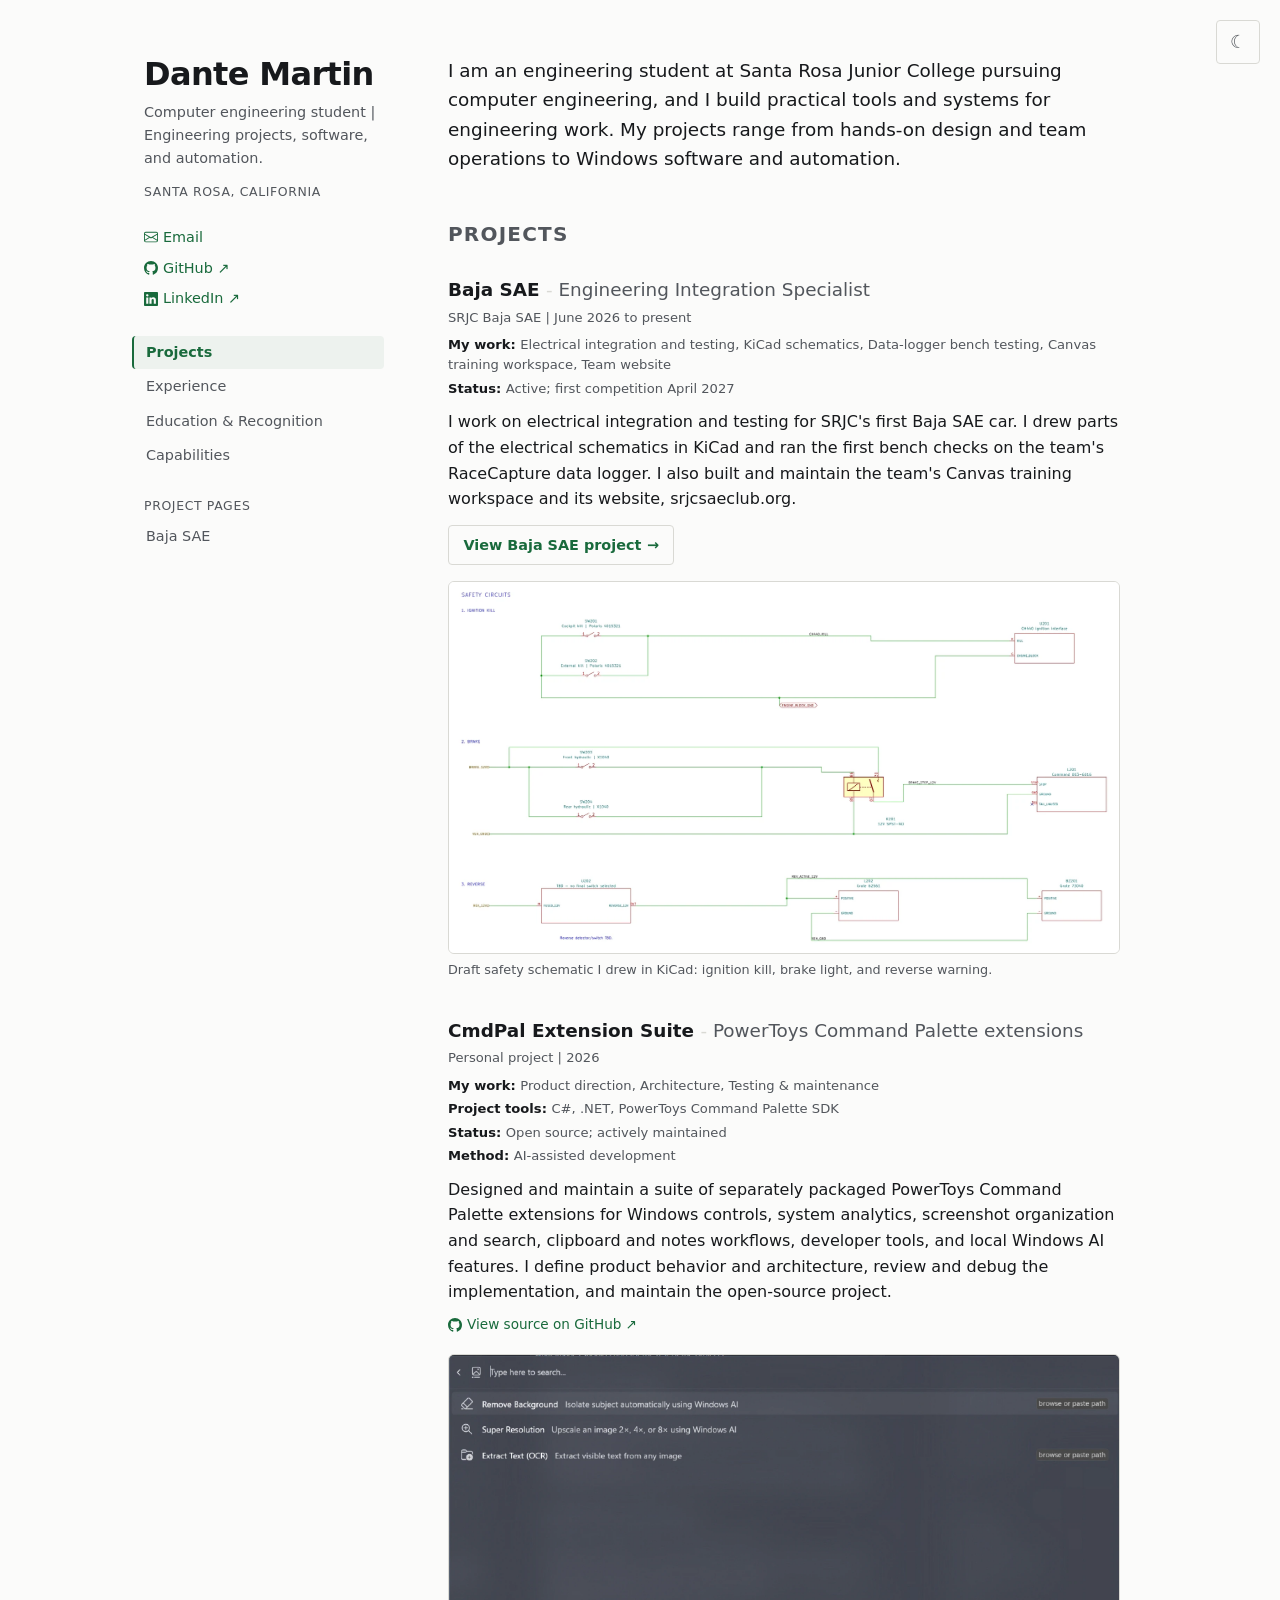
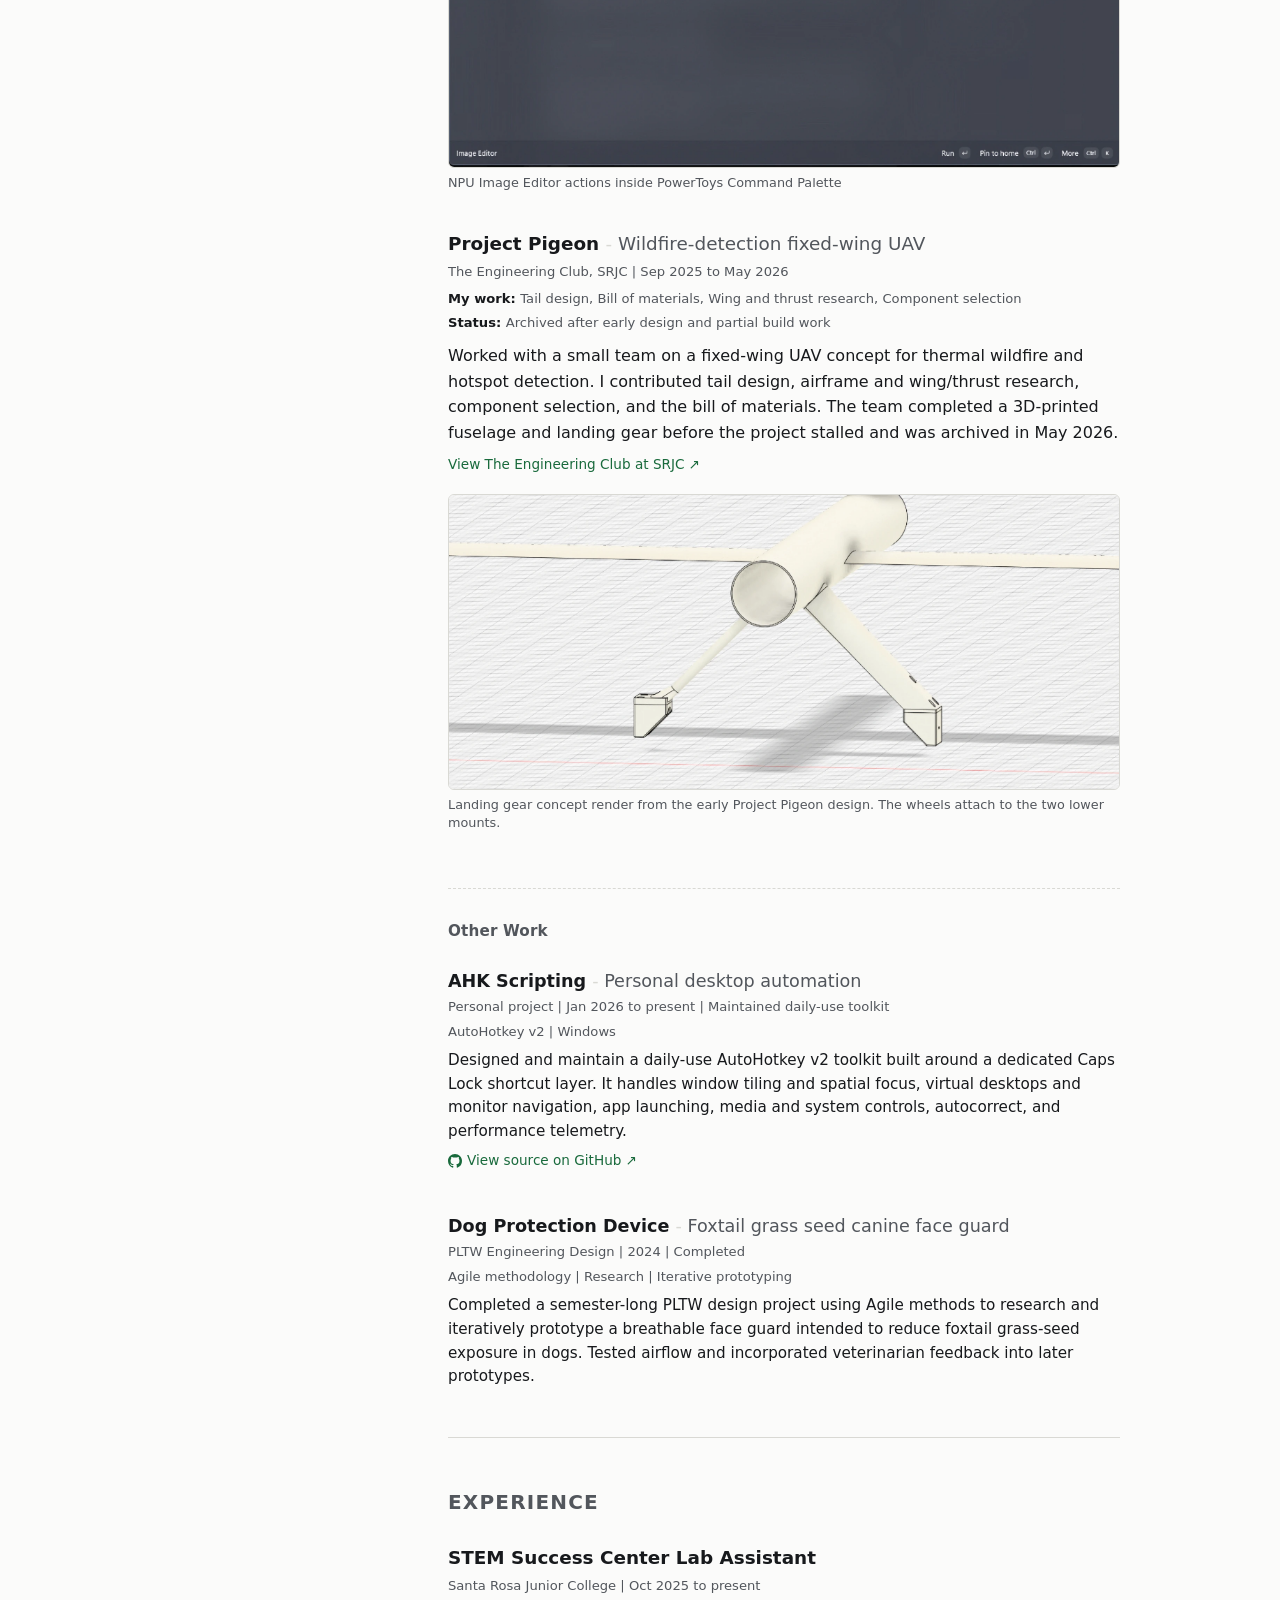
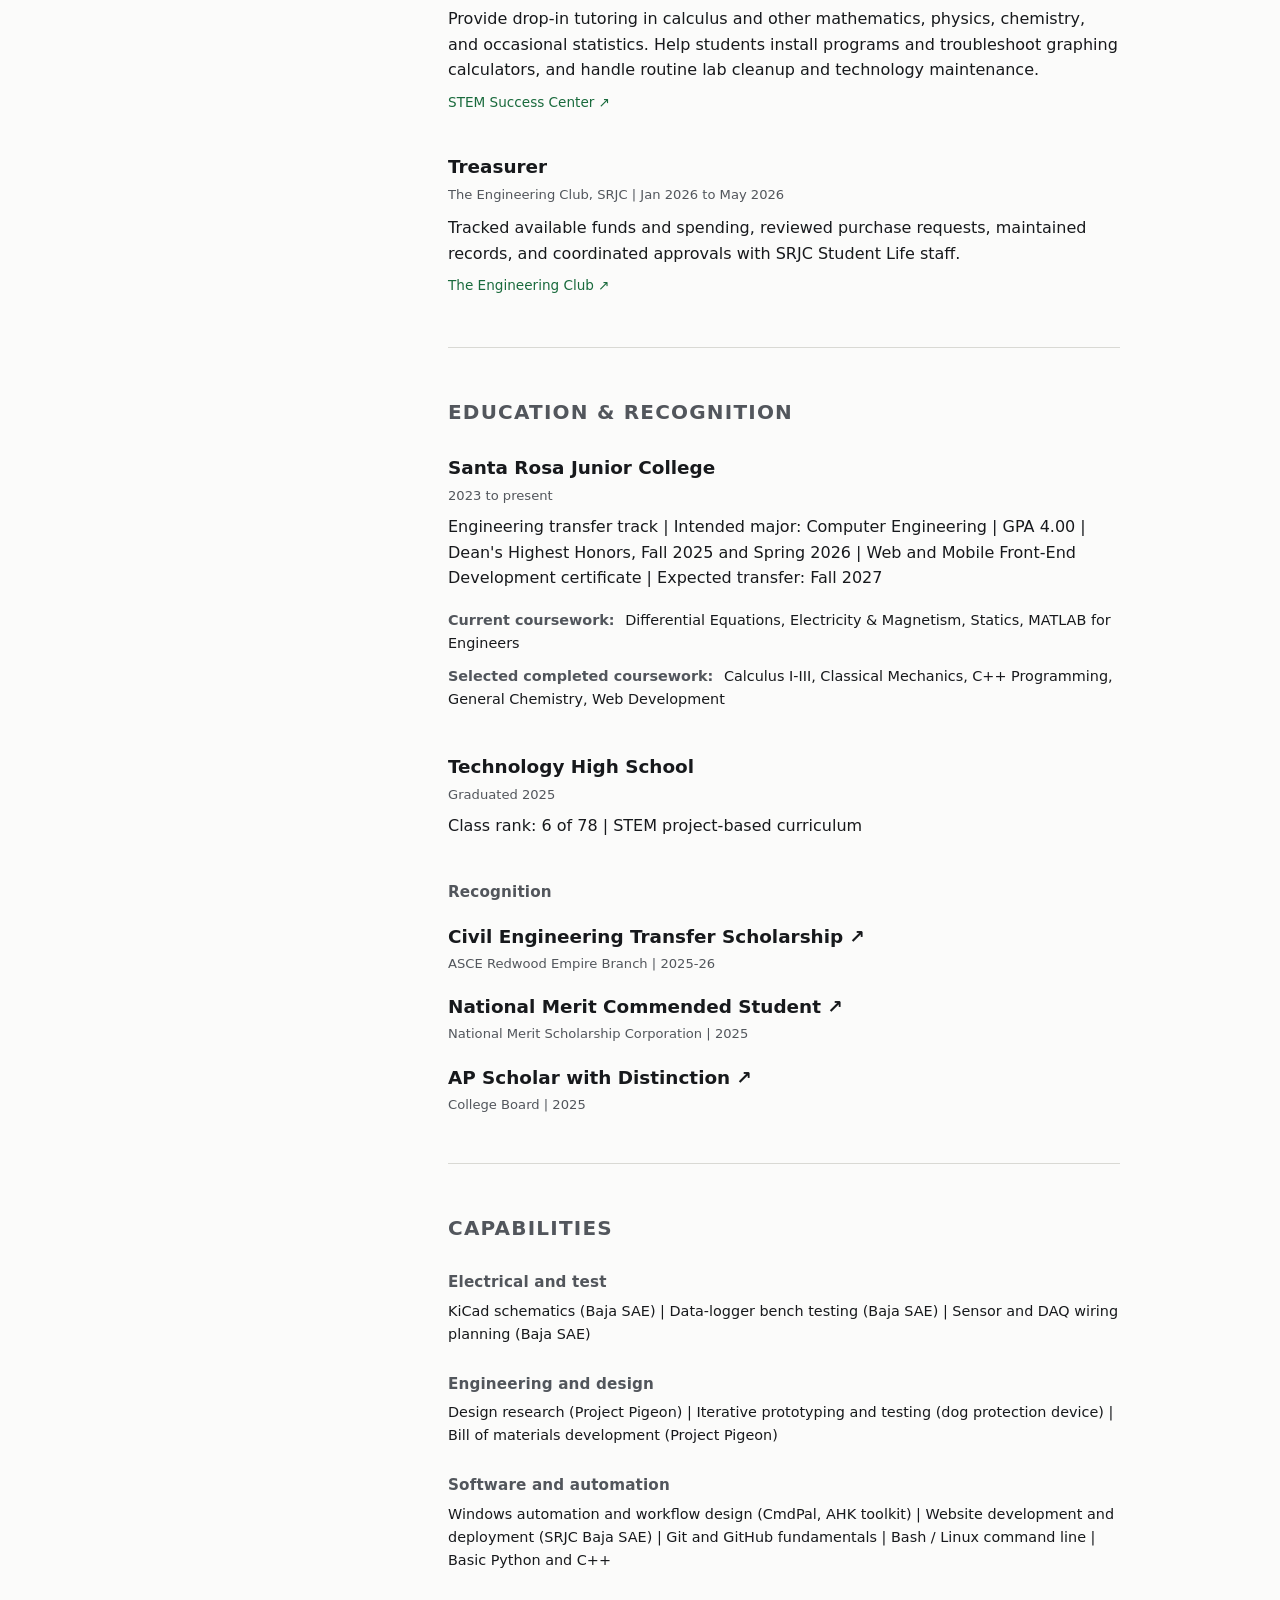
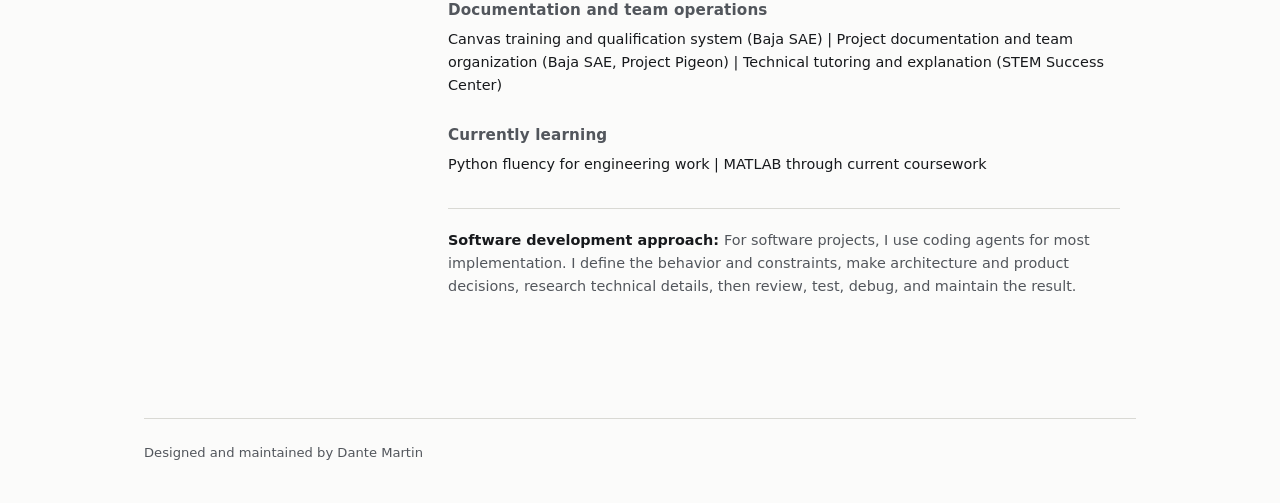
==== commit 5f6f348b: "fix(a11y): keep enlarged sidebar navigation reachable Constrain the sticky rail to the viewport with" ====
--- a/index.html
+++ b/index.html
@@ -5,7 +5,7 @@
   <meta name="viewport" content="width=device-width, initial-scale=1.0">
   <title>Dante Martin | Engineering &amp; Software Portfolio</title>
   <meta name="description" content="Dante Martin - Engineering student at Santa Rosa Junior College pursuing Computer Engineering. Software and engineering projects, technical systems, and academic coursework.">
-  <link rel="stylesheet" href="styles.css?v=1.12">
+  <link rel="stylesheet" href="styles.css?v=1.13">
   <link rel="icon" href="data:image/svg+xml,<svg xmlns=%22http://www.w3.org/2000/svg%22 viewBox=%220 0 100 100%22><rect width=%22100%22 height=%22100%22 rx=%2220%22 fill=%22%23227c4b%22/><text x=%2250%25%22 y=%2250%25%22 dominant-baseline=%22central%22 text-anchor=%22middle%22 font-family=%22sans-serif%22 font-weight=%22bold%22 font-size=%2260%22 fill=%22white%22>D</text></svg>">
 
   <!-- Search and social metadata -->
@@ -57,8 +57,8 @@
       <p class="location">Santa Rosa, California</p>
       <div class="contact">
       <!--email_off--><a href="mailto:dante@dante-martin.com"><svg viewBox="0 0 16 16" fill="currentColor" class="inline-icon" aria-hidden="true"><path d="M0 4a2 2 0 0 1 2-2h12a2 2 0 0 1 2 2v8a2 2 0 0 1-2 2H2a2 2 0 0 1-2-2zm2-1a1 1 0 0 0-1 1v.217l7 4.2 7-4.2V4a1 1 0 0 0-1-1zm13 2.383-4.708 2.825L15 11.105zm-.034 6.876-5.64-3.471L8 9.583l-1.326-.795-5.64 3.47A1 1 0 0 0 2 13h12a1 1 0 0 0 .966-.741zM1 11.105l4.708-2.897L1 5.383z"/></svg>Email</a><!--/email_off-->
-      <a href="https://github.com/dante32683" target="_blank" rel="noopener noreferrer"><svg viewBox="0 0 16 16" fill="currentColor" class="inline-icon" aria-hidden="true"><path d="M8 0C3.58 0 0 3.58 0 8c0 3.54 2.29 6.53 5.47 7.59.4.07.55-.17.55-.38 0-.19-.01-.82-.01-1.49-2.01.37-2.53-.49-2.69-.94-.09-.23-.48-.94-.82-1.13-.28-.15-.68-.52-.01-.53.63-.01 1.08.58 1.23.82.72 1.21 1.87.87 2.33.66.07-.52.28-.87.51-1.07-1.78-.2-3.64-.89-3.64-3.95 0-.87.31-1.59.82-2.15-.08-.2-.36-1.02.08-2.12 0 0 .67-.21 2.2.82.64-.18 1.32-.27 2-.27.68 0 1.36.09 2 .27 1.53-1.04 2.2-.82 2.2-.82.44 1.1.16 1.92.08 2.12.51.56.82 1.27.82 2.15 0 3.07-1.87 3.75-3.65 3.95.29.25.54.73.54 1.48 0 1.07-.01 1.93-.01 2.2 0 .21.15.46.55.38A8.013 8.013 0 0016 8c0-4.42-3.58-8-8-8z"/></svg>GitHub</a>
-      <a href="https://www.linkedin.com/in/dante-martin-722763279/" target="_blank" rel="noopener noreferrer"><svg viewBox="0 0 16 16" fill="currentColor" class="inline-icon" aria-hidden="true"><path d="M0 1.146C0 .513.526 0 1.175 0h13.65C15.474 0 16 .513 16 1.146v13.708c0 .633-.526 1.146-1.175 1.146H1.175C.526 16 0 15.487 0 14.854zm4.943 12.248V6.169H2.542v7.225zm-1.2-8.212c.837 0 1.358-.554 1.358-1.248-.015-.709-.52-1.248-1.342-1.248S2.4 3.026 2.4 3.734c0 .694.521 1.248 1.327 1.248zm4.908 8.212V9.359c0-.216.016-.432.08-.586.173-.431.568-.878 1.232-.878.869 0 1.216.662 1.216 1.634v3.865h2.401V9.25c0-2.22-1.184-3.252-2.764-3.252-1.274 0-1.845.7-2.165 1.193v.025h-.016a5.54 5.54 0 0 1 .016-.025V6.169h-2.4c.03.678 0 7.225 0 7.225z"/></svg>LinkedIn</a>
+      <a href="https://github.com/dante32683" target="_blank" rel="noopener noreferrer"><svg viewBox="0 0 16 16" fill="currentColor" class="inline-icon" aria-hidden="true"><path d="M8 0C3.58 0 0 3.58 0 8c0 3.54 2.29 6.53 5.47 7.59.4.07.55-.17.55-.38 0-.19-.01-.82-.01-1.49-2.01.37-2.53-.49-2.69-.94-.09-.23-.48-.94-.82-1.13-.28-.15-.68-.52-.01-.53.63-.01 1.08.58 1.23.82.72 1.21 1.87.87 2.33.66.07-.52.28-.87.51-1.07-1.78-.2-3.64-.89-3.64-3.95 0-.87.31-1.59.82-2.15-.08-.2-.36-1.02.08-2.12 0 0 .67-.21 2.2.82.64-.18 1.32-.27 2-.27.68 0 1.36.09 2 .27 1.53-1.04 2.2-.82 2.2-.82.44 1.1.16 1.92.08 2.12.51.56.82 1.27.82 2.15 0 3.07-1.87 3.75-3.65 3.95.29.25.54.73.54 1.48 0 1.07-.01 1.93-.01 2.2 0 .21.15.46.55.38A8.013 8.013 0 0016 8c0-4.42-3.58-8-8-8z"/></svg>GitHub&nbsp;<span class="arrow" aria-hidden="true">↗</span></a>
+      <a href="https://www.linkedin.com/in/dante-martin-722763279/" target="_blank" rel="noopener noreferrer"><svg viewBox="0 0 16 16" fill="currentColor" class="inline-icon" aria-hidden="true"><path d="M0 1.146C0 .513.526 0 1.175 0h13.65C15.474 0 16 .513 16 1.146v13.708c0 .633-.526 1.146-1.175 1.146H1.175C.526 16 0 15.487 0 14.854zm4.943 12.248V6.169H2.542v7.225zm-1.2-8.212c.837 0 1.358-.554 1.358-1.248-.015-.709-.52-1.248-1.342-1.248S2.4 3.026 2.4 3.734c0 .694.521 1.248 1.327 1.248zm4.908 8.212V9.359c0-.216.016-.432.08-.586.173-.431.568-.878 1.232-.878.869 0 1.216.662 1.216 1.634v3.865h2.401V9.25c0-2.22-1.184-3.252-2.764-3.252-1.274 0-1.845.7-2.165 1.193v.025h-.016a5.54 5.54 0 0 1 .016-.025V6.169h-2.4c.03.678 0 7.225 0 7.225z"/></svg>LinkedIn&nbsp;<span class="arrow" aria-hidden="true">↗</span></a>
       </div>
       <button id="theme-toggle" class="theme-toggle" type="button" aria-label="Change color theme" hidden></button>
       <nav class="nav" aria-label="Portfolio sections">
@@ -107,7 +107,7 @@
           <div class="detail-row"><span class="detail-label">Method: </span>AI-assisted development</div>
         </div>
         <p>Designed and maintain a suite of separately packaged PowerToys Command Palette extensions for Windows controls, system analytics, screenshot organization and search, clipboard and notes workflows, developer tools, and local Windows AI features. I define product behavior and architecture, review and debug the implementation, and maintain the open-source project.</p>
-        <div class="more"><a href="https://github.com/dante32683/cmdpal-extension-suite" target="_blank" rel="noopener noreferrer"><svg viewBox="0 0 16 16" fill="currentColor" class="inline-icon" aria-hidden="true"><path d="M8 0C3.58 0 0 3.58 0 8c0 3.54 2.29 6.53 5.47 7.59.4.07.55-.17.55-.38 0-.19-.01-.82-.01-1.49-2.01.37-2.53-.49-2.69-.94-.09-.23-.48-.94-.82-1.13-.28-.15-.68-.52-.01-.53.63-.01 1.08.58 1.23.82.72 1.21 1.87.87 2.33.66.07-.52.28-.87.51-1.07-1.78-.2-3.64-.89-3.64-3.95 0-.87.31-1.59.82-2.15-.08-.2-.36-1.02.08-2.12 0 0 .67-.21 2.2.82.64-.18 1.32-.27 2-.27.68 0 1.36.09 2 .27 1.53-1.04 2.2-.82 2.2-.82.44 1.1.16 1.92.08 2.12.51.56.82 1.27.82 2.15 0 3.07-1.87 3.75-3.65 3.95.29.25.54.73.54 1.48 0 1.07-.01 1.93-.01 2.2 0 .21.15.46.55.38A8.013 8.013 0 0016 8c0-4.42-3.58-8-8-8z"/></svg>View source on GitHub</a></div>
+        <div class="more"><a href="https://github.com/dante32683/cmdpal-extension-suite" target="_blank" rel="noopener noreferrer"><svg viewBox="0 0 16 16" fill="currentColor" class="inline-icon" aria-hidden="true"><path d="M8 0C3.58 0 0 3.58 0 8c0 3.54 2.29 6.53 5.47 7.59.4.07.55-.17.55-.38 0-.19-.01-.82-.01-1.49-2.01.37-2.53-.49-2.69-.94-.09-.23-.48-.94-.82-1.13-.28-.15-.68-.52-.01-.53.63-.01 1.08.58 1.23.82.72 1.21 1.87.87 2.33.66.07-.52.28-.87.51-1.07-1.78-.2-3.64-.89-3.64-3.95 0-.87.31-1.59.82-2.15-.08-.2-.36-1.02.08-2.12 0 0 .67-.21 2.2.82.64-.18 1.32-.27 2-.27.68 0 1.36.09 2 .27 1.53-1.04 2.2-.82 2.2-.82.44 1.1.16 1.92.08 2.12.51.56.82 1.27.82 2.15 0 3.07-1.87 3.75-3.65 3.95.29.25.54.73.54 1.48 0 1.07-.01 1.93-.01 2.2 0 .21.15.46.55.38A8.013 8.013 0 0016 8c0-4.42-3.58-8-8-8z"/></svg>View source on GitHub&nbsp;<span class="arrow" aria-hidden="true">↗</span></a></div>
         <div class="project-images-grid">
           <figure class="project-image-card">
             <a class="project-image-button" href="images/cmdpal-image-editor.webp" data-preview-src="images/cmdpal-image-editor.webp" data-preview-alt="NPU Image Editor extension tool actions in PowerToys Command Palette" data-preview-caption="NPU Image Editor actions inside PowerToys Command Palette" aria-label="Enlarge image: NPU Image Editor extension tool actions in PowerToys Command Palette">
@@ -141,7 +141,7 @@
         <div class="meta">Personal project | Jan 2026 to present | Maintained daily-use toolkit</div>
         <div class="compact-meta">AutoHotkey v2 | Windows</div>
         <p>Designed and maintain a daily-use AutoHotkey v2 toolkit built around a dedicated Caps Lock shortcut layer. It handles window tiling and spatial focus, virtual desktops and monitor navigation, app launching, media and system controls, autocorrect, and performance telemetry.</p>
-        <div class="more"><a href="https://github.com/dante32683/ahk-scripting" target="_blank" rel="noopener noreferrer"><svg viewBox="0 0 16 16" fill="currentColor" class="inline-icon" aria-hidden="true"><path d="M8 0C3.58 0 0 3.58 0 8c0 3.54 2.29 6.53 5.47 7.59.4.07.55-.17.55-.38 0-.19-.01-.82-.01-1.49-2.01.37-2.53-.49-2.69-.94-.09-.23-.48-.94-.82-1.13-.28-.15-.68-.52-.01-.53.63-.01 1.08.58 1.23.82.72 1.21 1.87.87 2.33.66.07-.52.28-.87.51-1.07-1.78-.2-3.64-.89-3.64-3.95 0-.87.31-1.59.82-2.15-.08-.2-.36-1.02.08-2.12 0 0 .67-.21 2.2.82.64-.18 1.32-.27 2-.27.68 0 1.36.09 2 .27 1.53-1.04 2.2-.82 2.2-.82.44 1.1.16 1.92.08 2.12.51.56.82 1.27.82 2.15 0 3.07-1.87 3.75-3.65 3.95.29.25.54.73.54 1.48 0 1.07-.01 1.93-.01 2.2 0 .21.15.46.55.38A8.013 8.013 0 0016 8c0-4.42-3.58-8-8-8z"/></svg>View source on GitHub</a></div>
+        <div class="more"><a href="https://github.com/dante32683/ahk-scripting" target="_blank" rel="noopener noreferrer"><svg viewBox="0 0 16 16" fill="currentColor" class="inline-icon" aria-hidden="true"><path d="M8 0C3.58 0 0 3.58 0 8c0 3.54 2.29 6.53 5.47 7.59.4.07.55-.17.55-.38 0-.19-.01-.82-.01-1.49-2.01.37-2.53-.49-2.69-.94-.09-.23-.48-.94-.82-1.13-.28-.15-.68-.52-.01-.53.63-.01 1.08.58 1.23.82.72 1.21 1.87.87 2.33.66.07-.52.28-.87.51-1.07-1.78-.2-3.64-.89-3.64-3.95 0-.87.31-1.59.82-2.15-.08-.2-.36-1.02.08-2.12 0 0 .67-.21 2.2.82.64-.18 1.32-.27 2-.27.68 0 1.36.09 2 .27 1.53-1.04 2.2-.82 2.2-.82.44 1.1.16 1.92.08 2.12.51.56.82 1.27.82 2.15 0 3.07-1.87 3.75-3.65 3.95.29.25.54.73.54 1.48 0 1.07-.01 1.93-.01 2.2 0 .21.15.46.55.38A8.013 8.013 0 0016 8c0-4.42-3.58-8-8-8z"/></svg>View source on GitHub&nbsp;<span class="arrow" aria-hidden="true">↗</span></a></div>
       </article>
       <article class="entry compact-entry">
         <h4>Dog Protection Device <span class="subtitle">Foxtail grass seed canine face guard</span></h4>
@@ -192,7 +192,7 @@
         <h3 class="recognition-heading">Recognition</h3>
         <div class="honors-list">
         <div class="honor-item">
-          <h4 class="honor-title"><a class="honor-link" href="https://branches.asce.org/redwood-empire/awards" target="_blank" rel="noopener noreferrer">Civil Engineering Transfer Scholarship&nbsp;<span class="arrow" aria-hidden="true">↗</span></a></h4>
+          <h4 class="honor-title"><a class="honor-link" href="https://rebr.r9-asce.org/events/asce-acec-scholarship-banquet/" target="_blank" rel="noopener noreferrer">Civil Engineering Transfer Scholarship&nbsp;<span class="arrow" aria-hidden="true">↗</span></a></h4>
           <div class="meta">ASCE Redwood Empire Branch | 2025-26</div>
         </div>
         <div class="honor-item">
--- a/styles.css
+++ b/styles.css
@@ -43,6 +43,7 @@
   --text-caption: 0.8rem;
   --text-label: 0.78rem;
   --text-icon: 1.15rem;
+  --text-icon-close: 1.5rem;
   --text-print: 11pt;
   --leading-name: 1.15;
   --leading-body: 1.6;
@@ -139,7 +140,15 @@
 }
 
 /* --- SIDEBAR (sticky) -------------------------------------------------- */
-.sidebar { position: sticky; top: 0; padding: var(--space-rail) 0; }
+.sidebar {
+  position: sticky;
+  top: 0;
+  padding: var(--space-rail) 1.25rem;
+  margin: 0 -1.25rem;
+  max-height: 100vh;
+  max-height: 100dvh;
+  overflow-y: auto;
+}
 .sidebar h1 { font-size: var(--text-name); font-weight: 700; letter-spacing: -0.02em; line-height: var(--leading-name); }
 .sidebar .tagline { color: var(--muted); font-size: var(--text-supporting); margin-top: 0.5rem; }
 .sidebar .location { margin-top: 0.75rem; }
@@ -159,14 +168,16 @@
 .contact { margin-top: var(--space-block); display: flex; flex-direction: column; gap: 0.35rem;
   font-size: var(--text-supporting); }
 /* Text link: accent text with an underline that grows from the centre on
-   hover. Shared by contact links, entry links, and the back link. */
+   hover. Shared by contact links, entry and project-header links, and the back link. */
 .contact a,
 .entry .more a:not(.button),
+.project-header .more a,
 .project-back a { position: relative; width: fit-content; padding-bottom: 2px;
   display: inline-flex; align-items: center;
   transition: color var(--motion); }
 .contact a::after,
 .entry .more a:not(.button)::after,
+.project-header .more a::after,
 .project-back a::after {
   content: "";
   position: absolute;
@@ -179,6 +190,7 @@
 }
 .contact a:hover::after,
 .entry .more a:not(.button):hover::after,
+.project-header .more a:hover::after,
 .project-back a:hover::after {
   width: 100%;
   left: 0;
@@ -283,7 +295,8 @@
 }
 
 .entry p { margin-top: 0.65rem; font-size: var(--text-body); line-height: var(--leading-body); color: var(--ink); }
-.entry .more { font-size: var(--text-link-small); margin-top: 0.55rem; }
+.entry .more,
+.project-header .more { font-size: var(--text-link-small); margin-top: 0.55rem; }
 
 /* --- EDUCATION --------------------------------------------------------- */
 .edu .edu-block { margin-bottom: 2.75rem; }
@@ -412,7 +425,7 @@
   color: var(--ink);
   cursor: pointer;
   transition: color var(--motion), border-color var(--motion);
-  font-size: 1.5rem;
+  font-size: var(--text-icon-close);
   line-height: 1;
 }
 .image-preview-image {
@@ -463,13 +476,13 @@
 
 /* A sticky rail taller than the viewport can make its lower links unreachable. */
 @media (min-width: 50.0625rem) and (max-height: 36rem) {
-  .sidebar { position: static; }
+  .sidebar { position: static; max-height: none; overflow: visible; }
 }
 
 /* --- SMALL SCREENS: collapse to one column, nav goes horizontal -------- */
 @media (max-width: 50rem) {
   .layout { grid-template-columns: 1fr; gap: 0; padding: 0 1.5rem; }
-  .sidebar { position: static; padding: 3rem 0 0; }
+  .sidebar { position: static; padding: 3rem 0 0; margin: 0; max-height: none; overflow: visible; }
   .nav { flex-direction: row; flex-wrap: wrap; gap: 0.25rem 1.25rem; margin-top: 1.5rem; }
   .nav a { border-left: none; padding: 0.3rem 0.6rem; margin-left: 0; border-radius: var(--radius-control); }
   .nav a.active { border-left: none; background-color: var(--accent-tint); color: var(--accent); font-weight: 600; }
@@ -553,7 +566,7 @@
   body { background: #fff !important; color: #000 !important; font-size: var(--text-print); transition: none; }
   a { color: #000 !important; text-decoration: underline; }
   .layout { display: block; padding: 0; position: static; }
-  .sidebar { position: static; padding: 0 0 2rem; border-bottom: 1px solid var(--faint); }
+  .sidebar { position: static; padding: 0 0 2rem; margin: 0; max-height: none; overflow: visible; border-bottom: 1px solid var(--faint); }
   .nav, .theme-toggle, .skip-link { display: none; }
   .content { padding: 2rem 0 0; max-width: none; }
   section { page-break-inside: avoid; border-top: 1px solid var(--faint); padding: 1.5rem 0; margin-top: 1.5rem; }
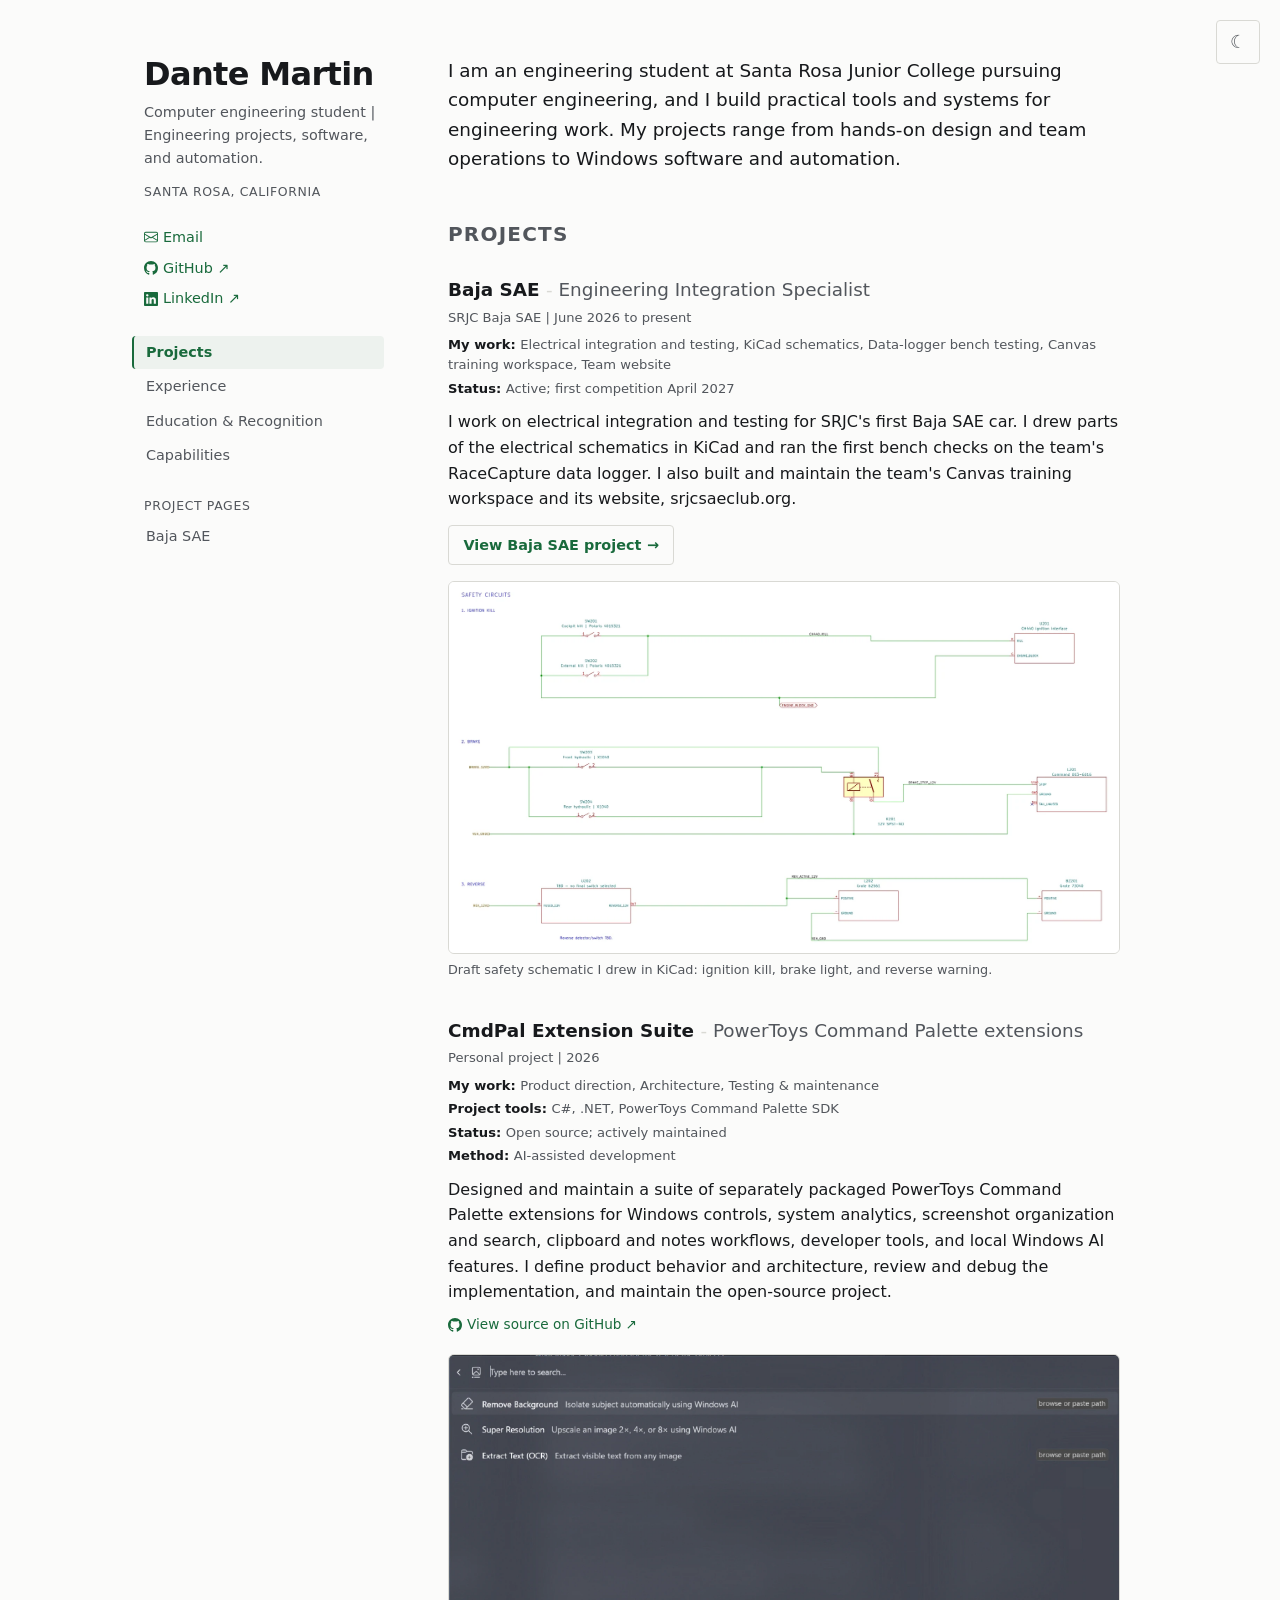
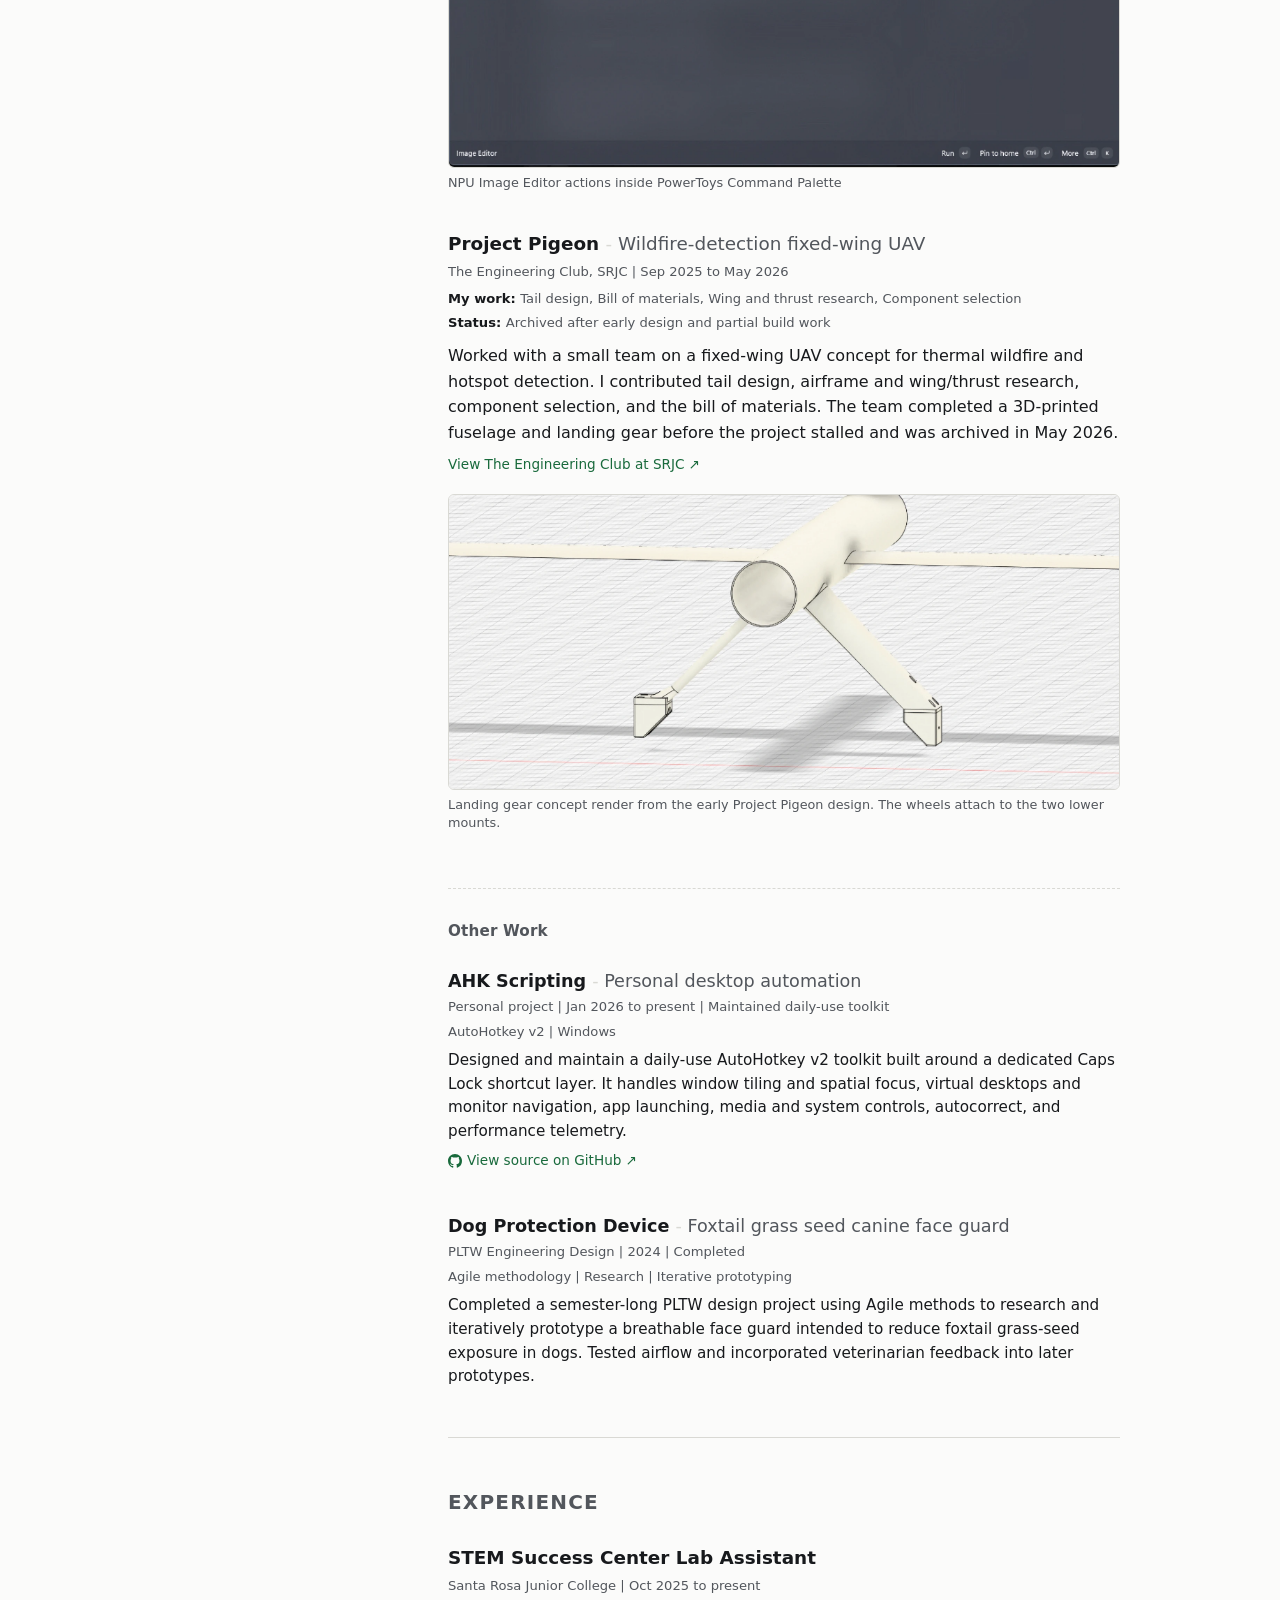
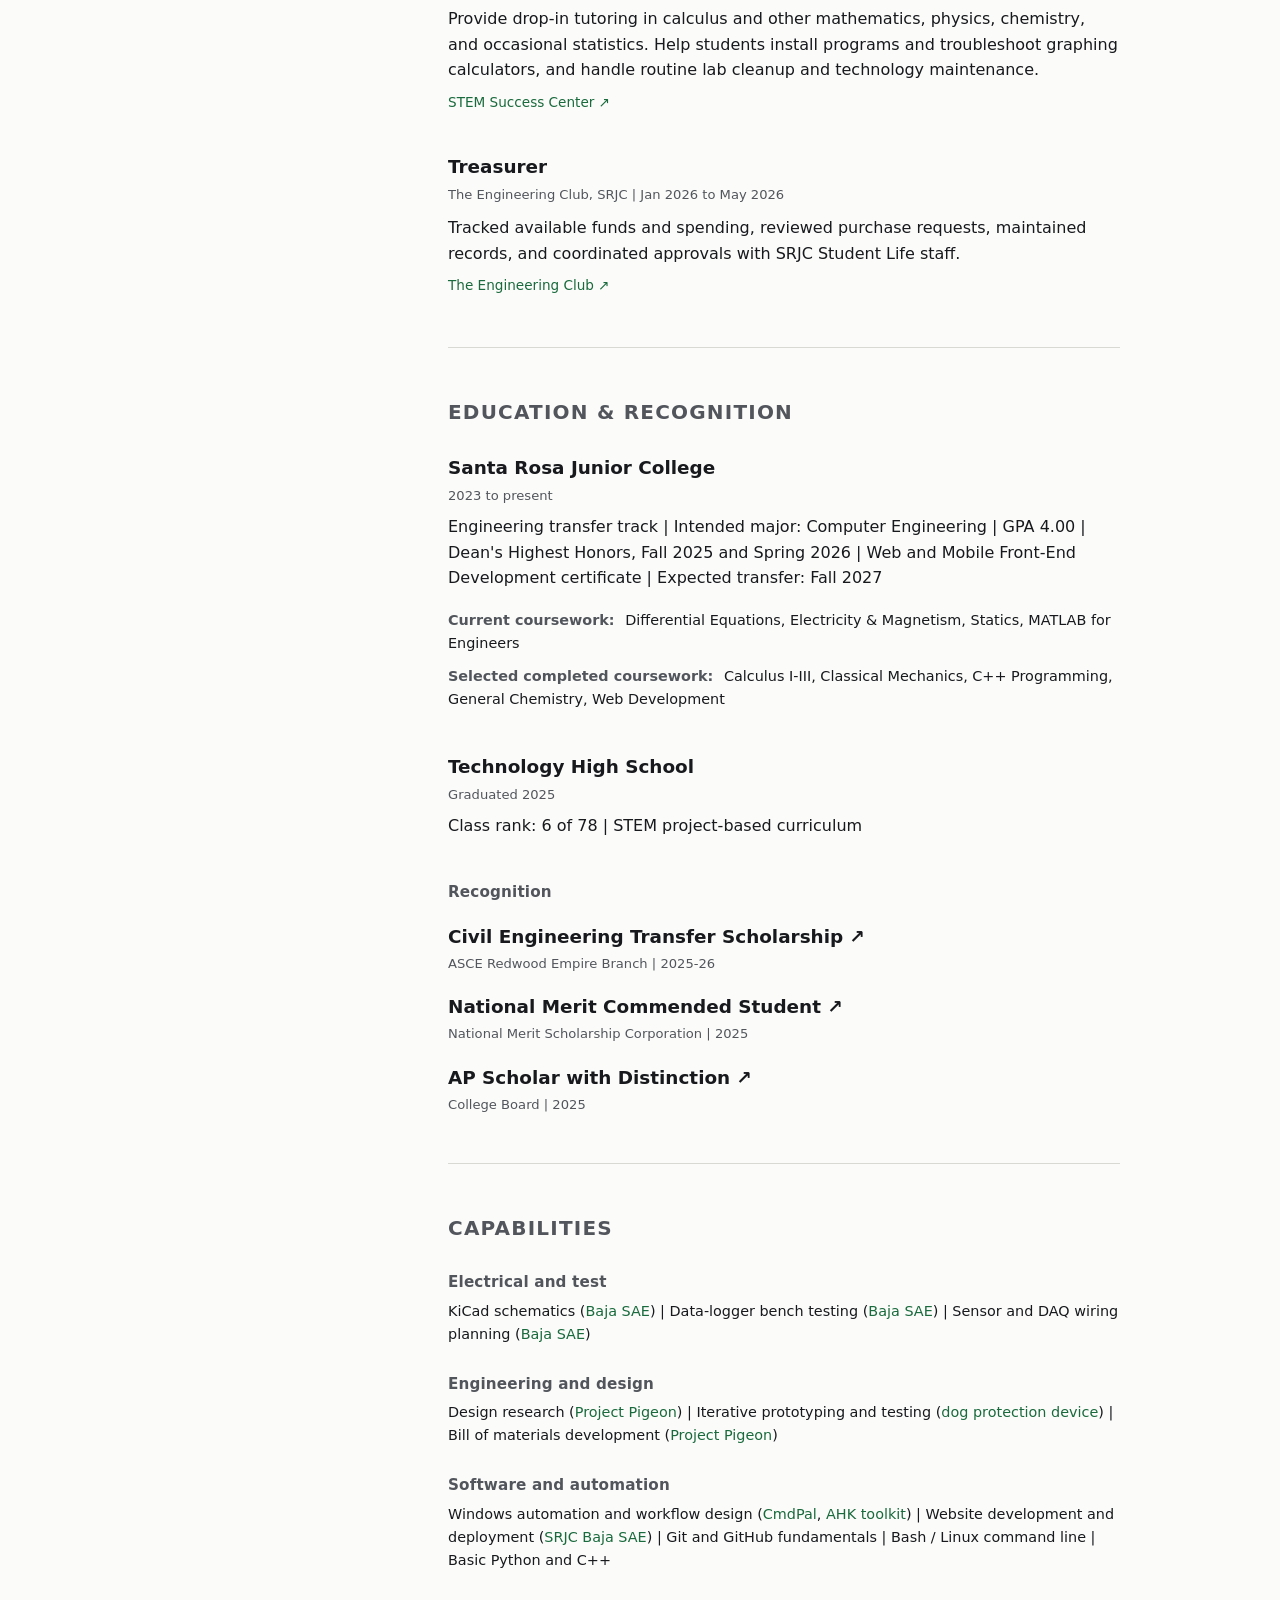
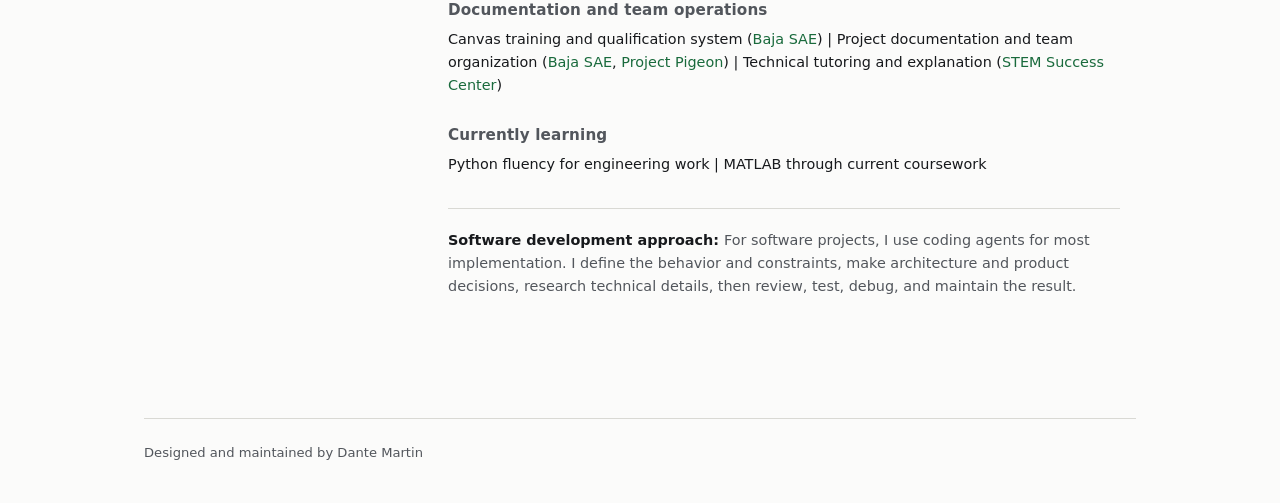
==== commit d21bbe6a: "fix(meta): complete image sharing metadata and sitemap dates" ====
--- a/index.html
+++ b/index.html
@@ -14,7 +14,14 @@
   <meta property="og:description" content="Engineering student at Santa Rosa Junior College pursuing Computer Engineering. Software and engineering projects, technical systems, and academic coursework.">
   <meta property="og:type" content="website">
   <meta property="og:url" content="https://dante-martin.com/">
-  <meta name="twitter:card" content="summary">
+  <meta property="og:image" content="https://dante-martin.com/images/baja-safety-schematic-crop.webp">
+  <meta property="og:image:alt" content="Draft Baja SAE safety schematic">
+  <meta property="og:image:type" content="image/webp">
+  <meta property="og:image:width" content="1600">
+  <meta property="og:image:height" content="887">
+  <meta name="twitter:card" content="summary_large_image">
+  <meta name="twitter:image" content="https://dante-martin.com/images/baja-safety-schematic-crop.webp">
+  <meta name="twitter:image:alt" content="Draft Baja SAE safety schematic">
   <meta name="twitter:title" content="Dante Martin - Engineering & Software Portfolio">
   <meta name="twitter:description" content="Engineering student at Santa Rosa Junior College pursuing Computer Engineering. Software and engineering projects, technical systems, and academic coursework.">
 
@@ -97,7 +104,7 @@
           </figure>
         </div>
       </article>
-      <article class="entry">
+      <article class="entry" id="cmdpal">
         <h3>CmdPal Extension Suite <span class="subtitle">PowerToys Command Palette extensions</span></h3>
         <div class="meta">Personal project | 2026</div>
         <div class="entry-details">
@@ -117,7 +124,7 @@
           </figure>
         </div>
       </article>
-      <article class="entry">
+      <article class="entry" id="project-pigeon">
         <h3>Project Pigeon <span class="subtitle">Wildfire-detection fixed-wing UAV</span></h3>
         <div class="meta">The Engineering Club, SRJC | Sep 2025 to May 2026</div>
         <div class="entry-details">
@@ -136,14 +143,14 @@
         </div>
       </article>
         <h3 class="other-projects-heading">Other Work</h3>
-      <article class="entry compact-entry">
+      <article class="entry compact-entry" id="ahk-scripting">
         <h4>AHK Scripting <span class="subtitle">Personal desktop automation</span></h4>
         <div class="meta">Personal project | Jan 2026 to present | Maintained daily-use toolkit</div>
         <div class="compact-meta">AutoHotkey v2 | Windows</div>
         <p>Designed and maintain a daily-use AutoHotkey v2 toolkit built around a dedicated Caps Lock shortcut layer. It handles window tiling and spatial focus, virtual desktops and monitor navigation, app launching, media and system controls, autocorrect, and performance telemetry.</p>
         <div class="more"><a href="https://github.com/dante32683/ahk-scripting" target="_blank" rel="noopener noreferrer"><svg viewBox="0 0 16 16" fill="currentColor" class="inline-icon" aria-hidden="true"><path d="M8 0C3.58 0 0 3.58 0 8c0 3.54 2.29 6.53 5.47 7.59.4.07.55-.17.55-.38 0-.19-.01-.82-.01-1.49-2.01.37-2.53-.49-2.69-.94-.09-.23-.48-.94-.82-1.13-.28-.15-.68-.52-.01-.53.63-.01 1.08.58 1.23.82.72 1.21 1.87.87 2.33.66.07-.52.28-.87.51-1.07-1.78-.2-3.64-.89-3.64-3.95 0-.87.31-1.59.82-2.15-.08-.2-.36-1.02.08-2.12 0 0 .67-.21 2.2.82.64-.18 1.32-.27 2-.27.68 0 1.36.09 2 .27 1.53-1.04 2.2-.82 2.2-.82.44 1.1.16 1.92.08 2.12.51.56.82 1.27.82 2.15 0 3.07-1.87 3.75-3.65 3.95.29.25.54.73.54 1.48 0 1.07-.01 1.93-.01 2.2 0 .21.15.46.55.38A8.013 8.013 0 0016 8c0-4.42-3.58-8-8-8z"/></svg>View source on GitHub&nbsp;<span class="arrow" aria-hidden="true">↗</span></a></div>
       </article>
-      <article class="entry compact-entry">
+      <article class="entry compact-entry" id="dog-protection-device">
         <h4>Dog Protection Device <span class="subtitle">Foxtail grass seed canine face guard</span></h4>
         <div class="meta">PLTW Engineering Design | 2024 | Completed</div>
         <div class="compact-meta">Agile methodology | Research | Iterative prototyping</div>
@@ -154,7 +161,7 @@
       <!-- Experience -->
       <section id="experience">
         <h2>Experience</h2>
-      <article class="entry">
+      <article class="entry" id="stem-success-center">
         <h3>STEM Success Center Lab Assistant</h3>
         <div class="meta">Santa Rosa Junior College | Oct 2025 to present</div>
         <p>Provide drop-in tutoring in calculus and other mathematics, physics, chemistry, and occasional statistics. Help students install programs and troubleshoot graphing calculators, and handle routine lab cleanup and technology maintenance.</p>
@@ -211,19 +218,19 @@
         <h2>Capabilities</h2>
       <div class="capability-group">
         <h3 class="capability-heading">Electrical and test</h3>
-        <p class="capabilities-inline">KiCad schematics (Baja SAE) | Data-logger bench testing (Baja SAE) | Sensor and DAQ wiring planning (Baja SAE)</p>
+        <p class="capabilities-inline">KiCad schematics (<a href="projects/baja/#electrical">Baja SAE</a>) | Data-logger bench testing (<a href="projects/baja/#testing">Baja SAE</a>) | Sensor and DAQ wiring planning (<a href="projects/baja/#electrical">Baja SAE</a>)</p>
       </div>
       <div class="capability-group">
         <h3 class="capability-heading">Engineering and design</h3>
-        <p class="capabilities-inline">Design research (Project Pigeon) | Iterative prototyping and testing (dog protection device) | Bill of materials development (Project Pigeon)</p>
+        <p class="capabilities-inline">Design research (<a href="#project-pigeon">Project Pigeon</a>) | Iterative prototyping and testing (<a href="#dog-protection-device">dog protection device</a>) | Bill of materials development (<a href="#project-pigeon">Project Pigeon</a>)</p>
       </div>
       <div class="capability-group">
         <h3 class="capability-heading">Software and automation</h3>
-        <p class="capabilities-inline">Windows automation and workflow design (CmdPal, AHK toolkit) | Website development and deployment (SRJC Baja SAE) | Git and GitHub fundamentals | Bash / Linux command line | Basic Python and C++</p>
+        <p class="capabilities-inline">Windows automation and workflow design (<a href="#cmdpal">CmdPal</a>, <a href="#ahk-scripting">AHK toolkit</a>) | Website development and deployment (<a href="projects/baja/#team-systems">SRJC Baja SAE</a>) | Git and GitHub fundamentals | Bash / Linux command line | Basic Python and C++</p>
       </div>
       <div class="capability-group">
         <h3 class="capability-heading">Documentation and team operations</h3>
-        <p class="capabilities-inline">Canvas training and qualification system (Baja SAE) | Project documentation and team organization (Baja SAE, Project Pigeon) | Technical tutoring and explanation (STEM Success Center)</p>
+        <p class="capabilities-inline">Canvas training and qualification system (<a href="projects/baja/#team-systems">Baja SAE</a>) | Project documentation and team organization (<a href="projects/baja/#team-systems">Baja SAE</a>, <a href="#project-pigeon">Project Pigeon</a>) | Technical tutoring and explanation (<a href="#stem-success-center">STEM Success Center</a>)</p>
       </div>
       <div class="capability-group">
         <h3 class="capability-heading">Currently learning</h3>
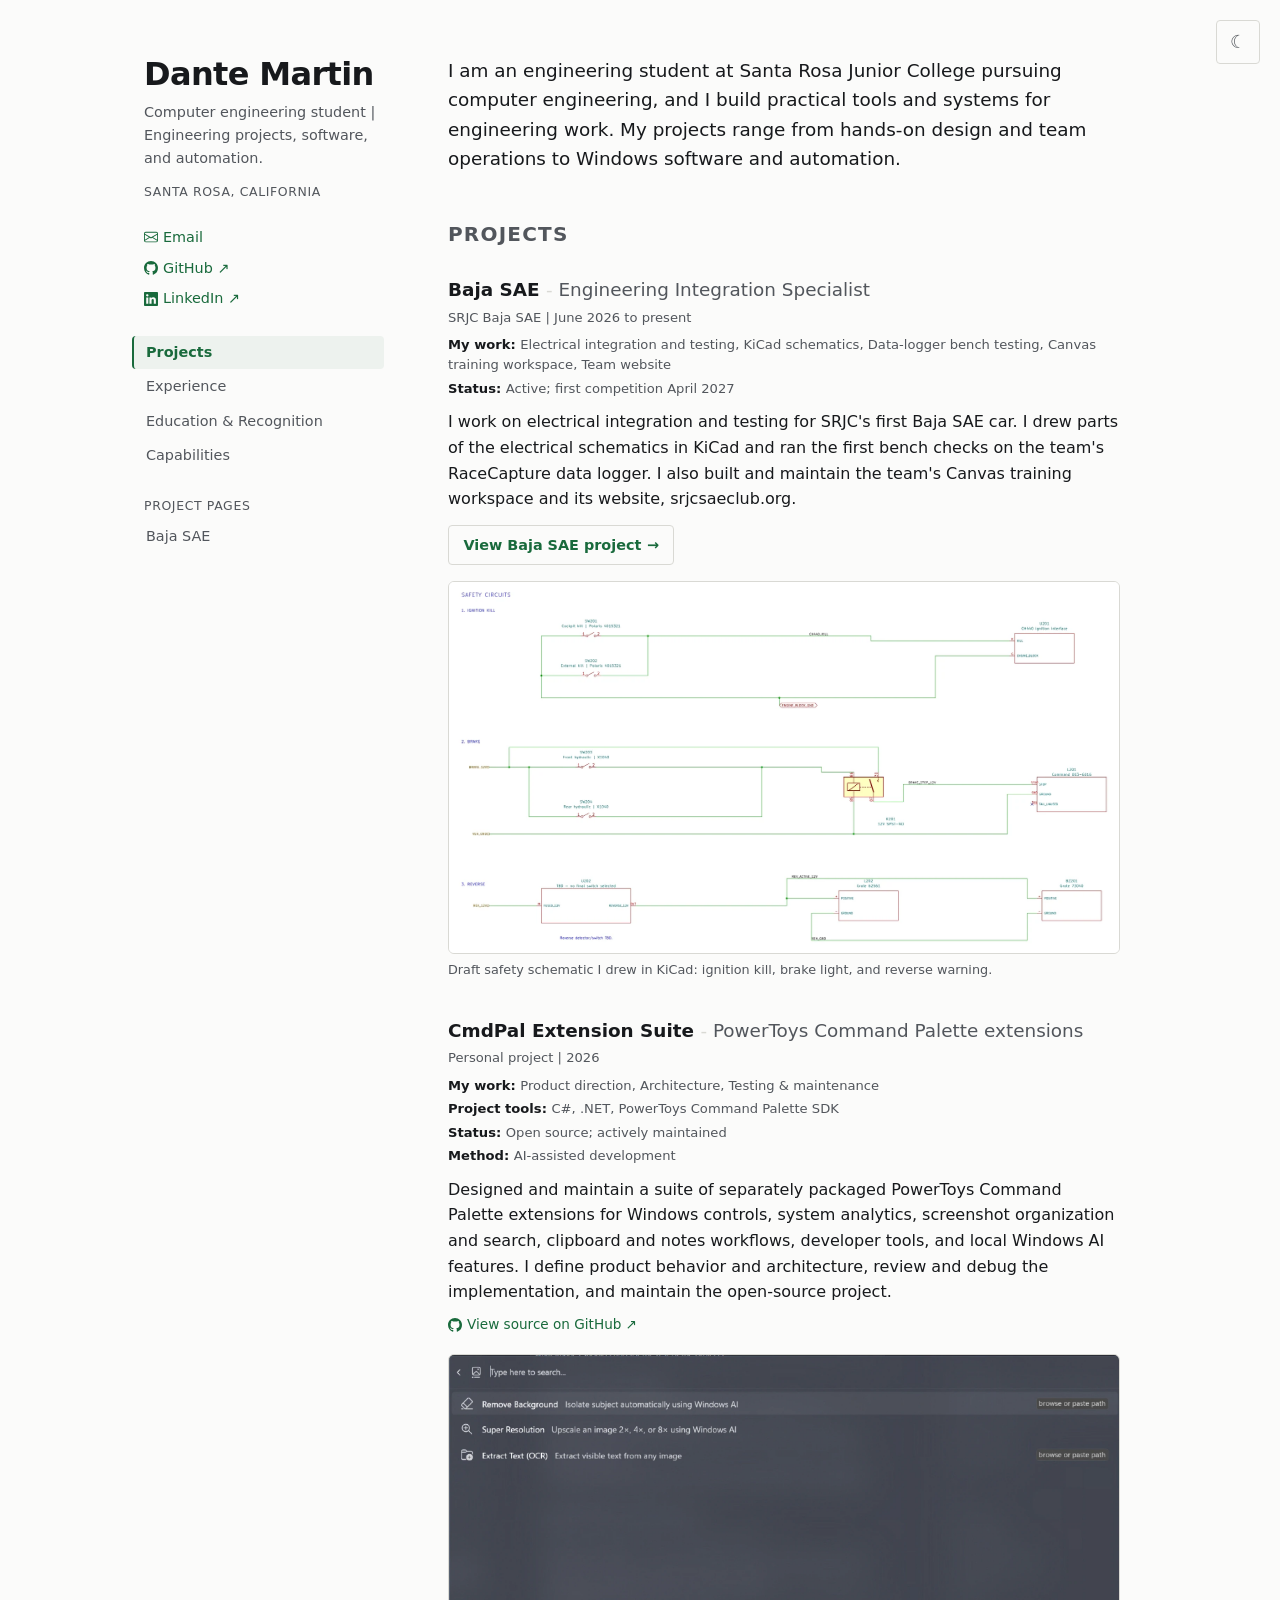
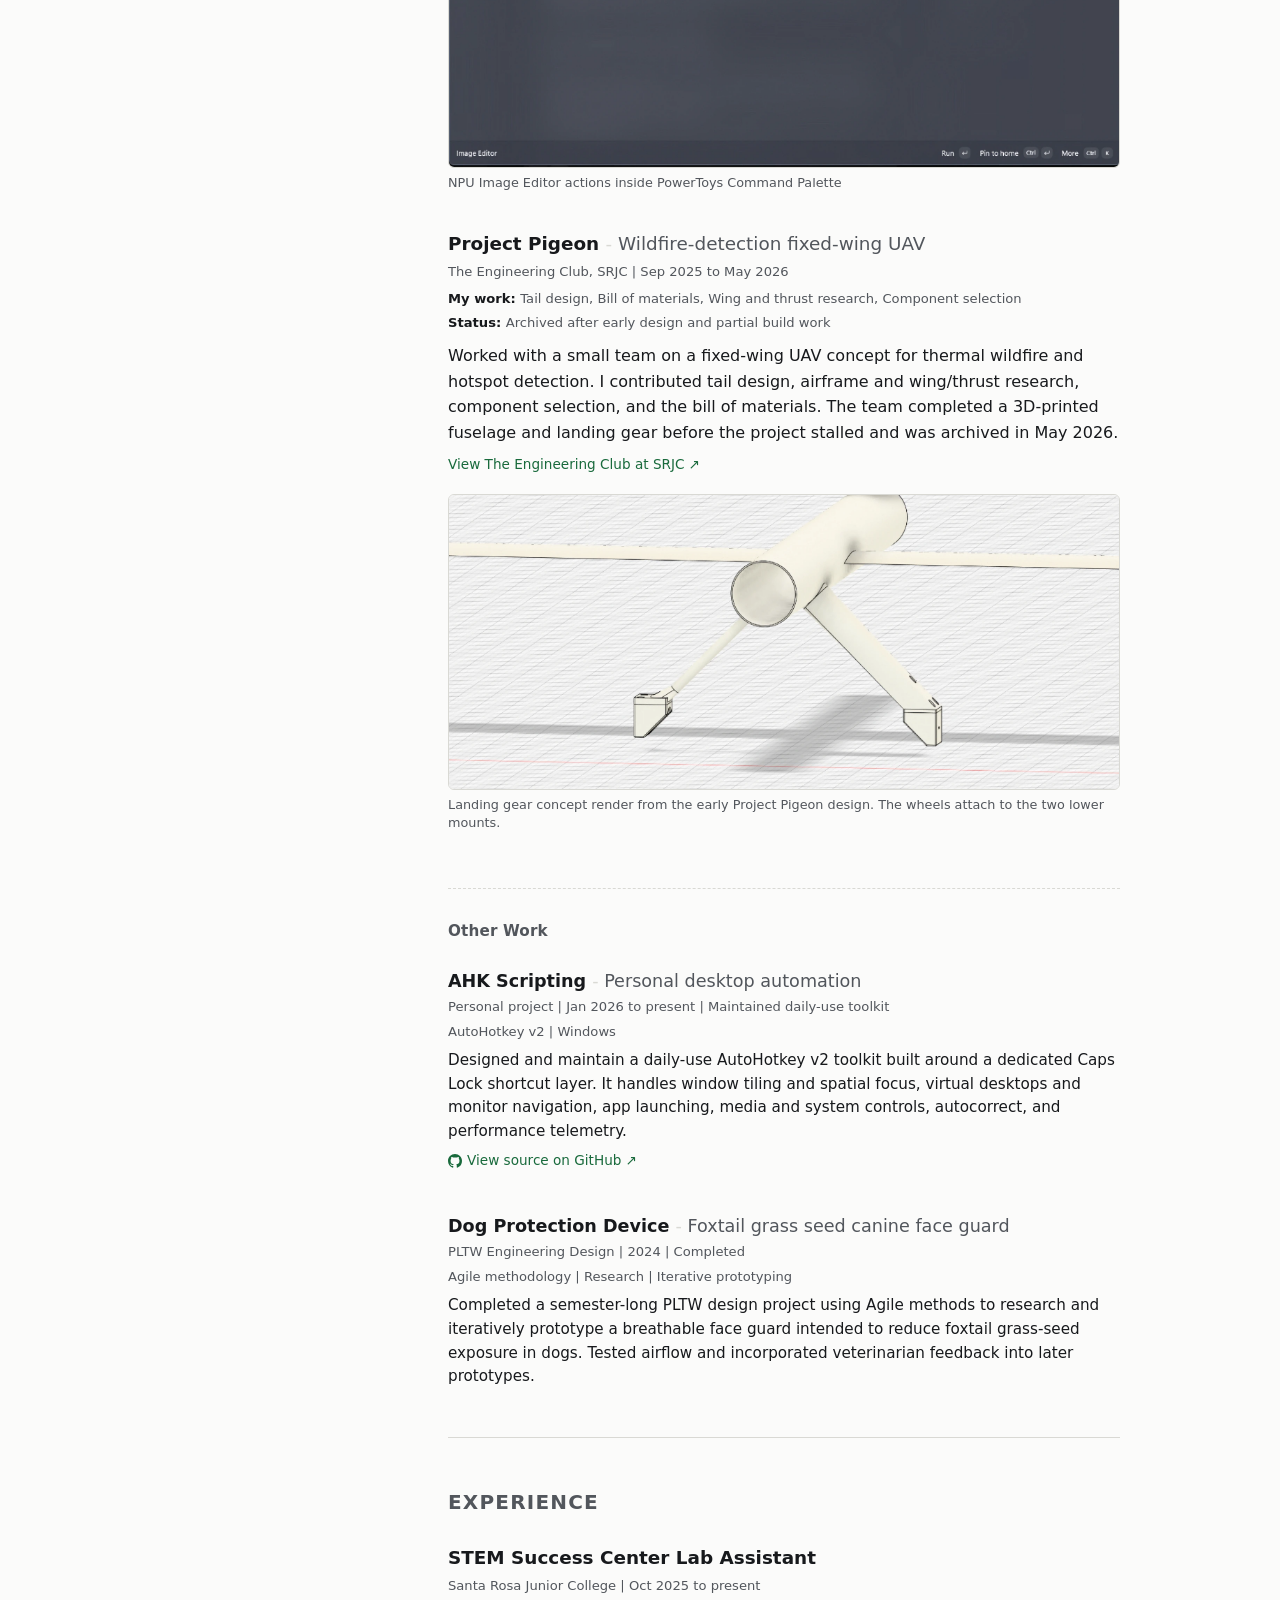
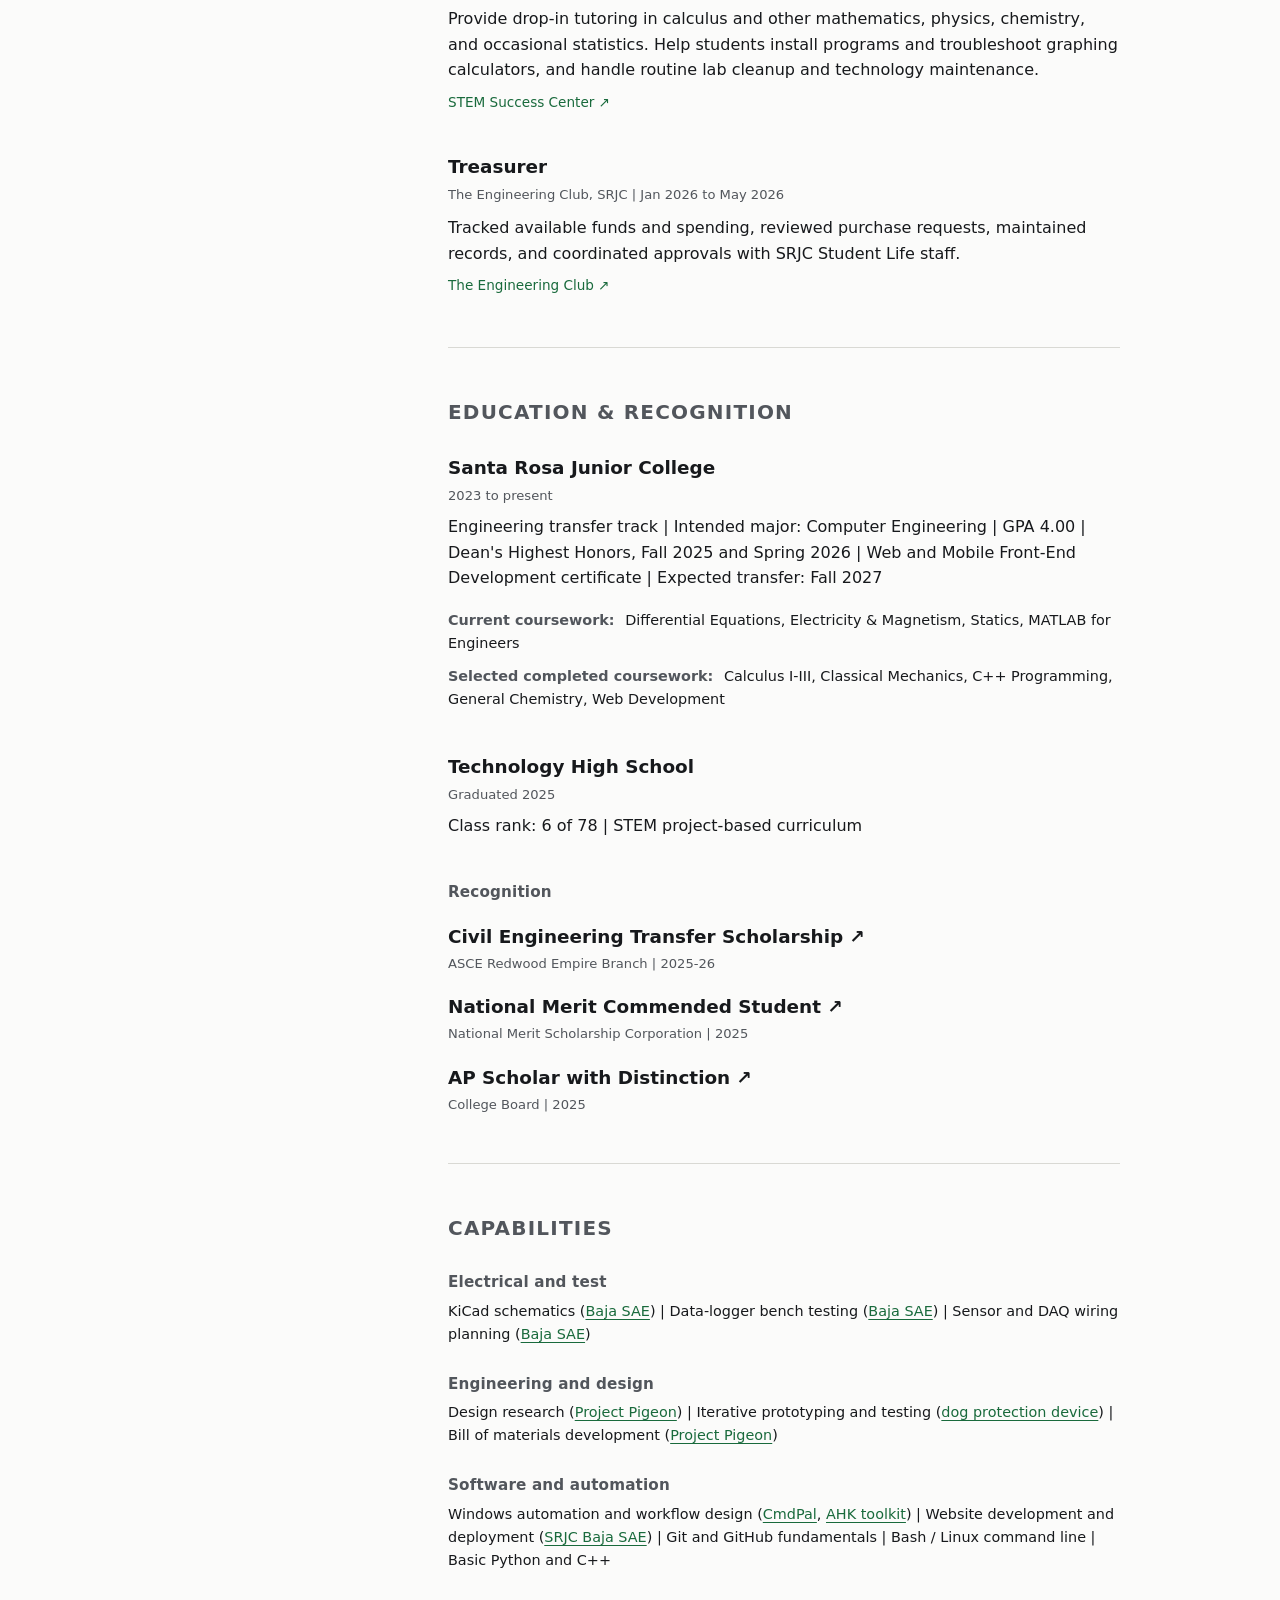
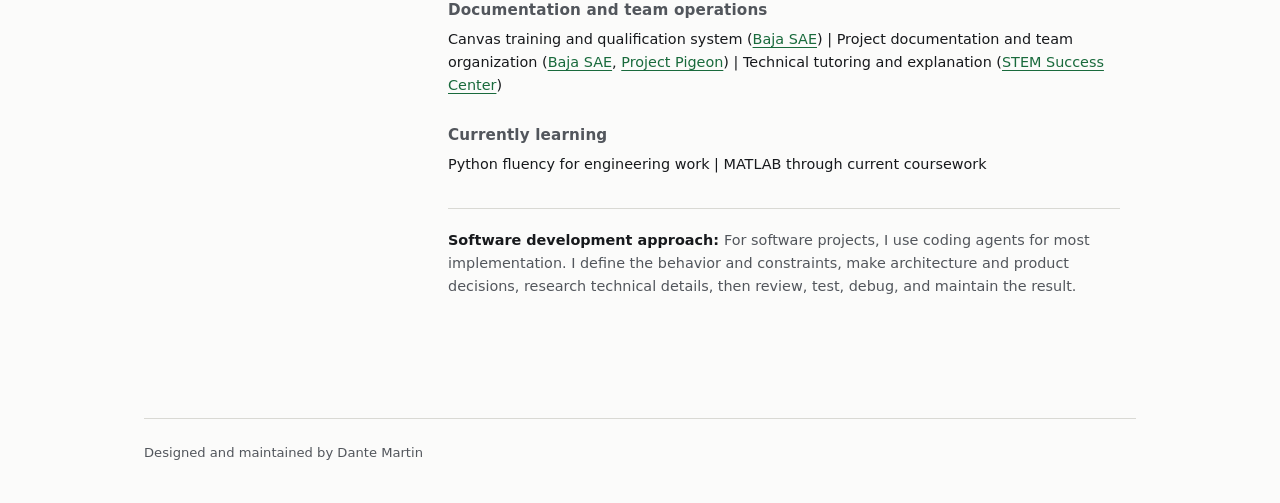
==== commit 075d3181: "feat(nav): link capability references to existing evidence" ====
--- a/index.html
+++ b/index.html
@@ -14,14 +14,7 @@
   <meta property="og:description" content="Engineering student at Santa Rosa Junior College pursuing Computer Engineering. Software and engineering projects, technical systems, and academic coursework.">
   <meta property="og:type" content="website">
   <meta property="og:url" content="https://dante-martin.com/">
-  <meta property="og:image" content="https://dante-martin.com/images/baja-safety-schematic-crop.webp">
-  <meta property="og:image:alt" content="Draft Baja SAE safety schematic">
-  <meta property="og:image:type" content="image/webp">
-  <meta property="og:image:width" content="1600">
-  <meta property="og:image:height" content="887">
-  <meta name="twitter:card" content="summary_large_image">
-  <meta name="twitter:image" content="https://dante-martin.com/images/baja-safety-schematic-crop.webp">
-  <meta name="twitter:image:alt" content="Draft Baja SAE safety schematic">
+  <meta name="twitter:card" content="summary">
   <meta name="twitter:title" content="Dante Martin - Engineering & Software Portfolio">
   <meta name="twitter:description" content="Engineering student at Santa Rosa Junior College pursuing Computer Engineering. Software and engineering projects, technical systems, and academic coursework.">
 
--- a/styles.css
+++ b/styles.css
@@ -355,6 +355,10 @@
   line-height: var(--leading-body);
   color: var(--ink);
 }
+.capabilities-inline a {
+  text-decoration: underline;
+  text-underline-offset: 0.18em;
+}
 
 
 /* --- PROJECT EVIDENCE IMAGE ------------------------------------------- */
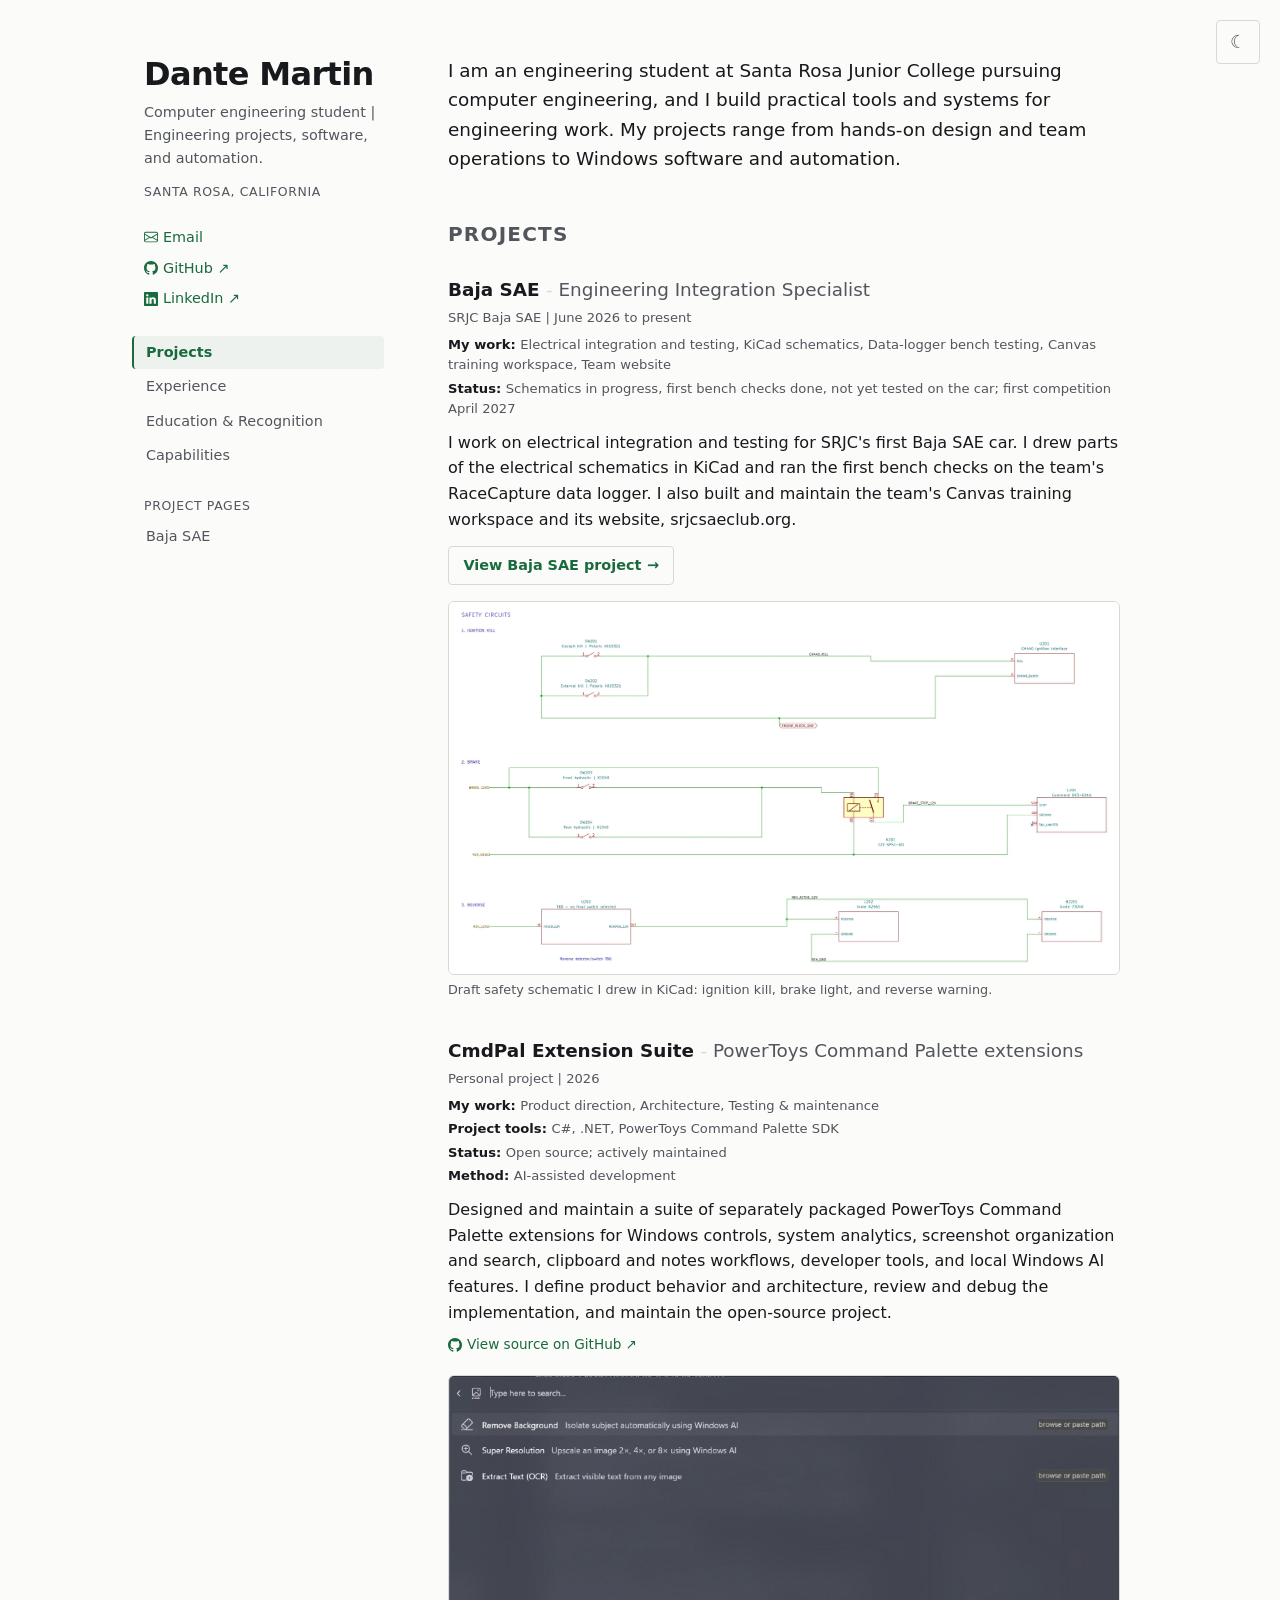
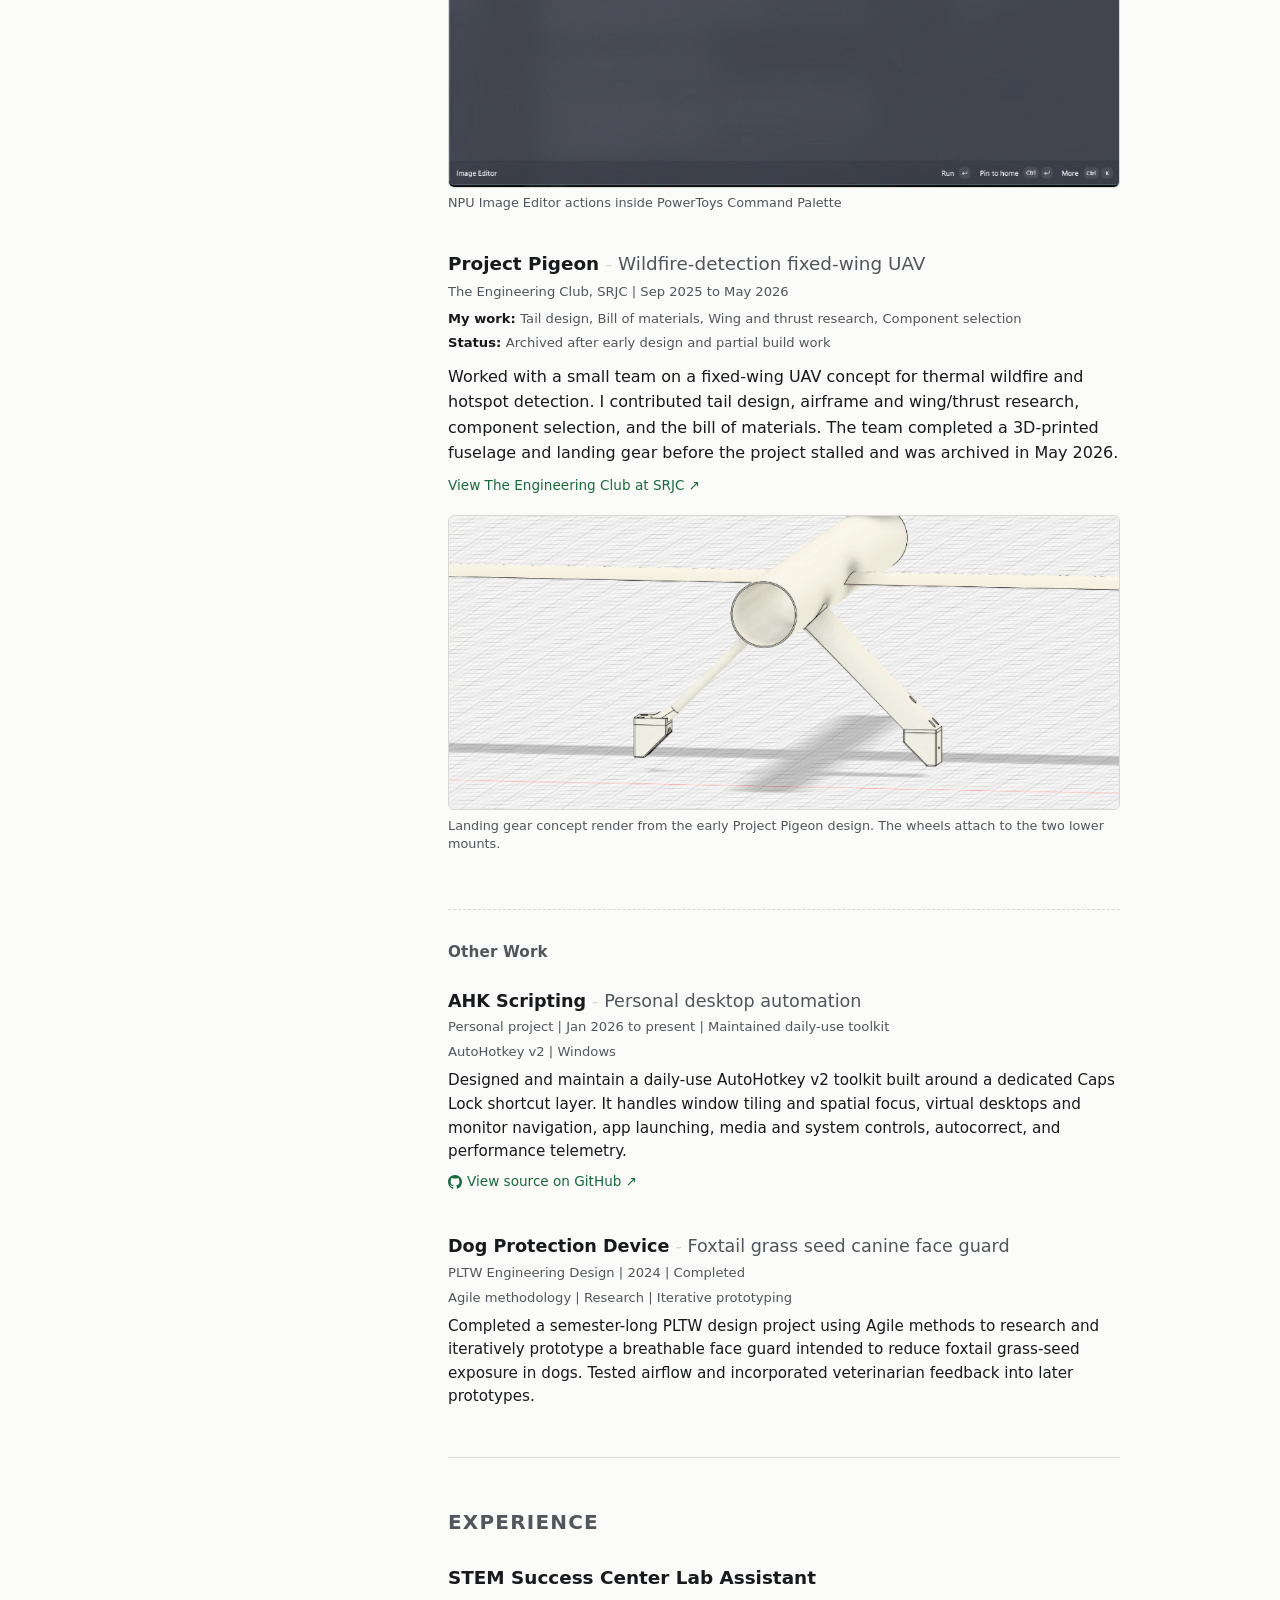
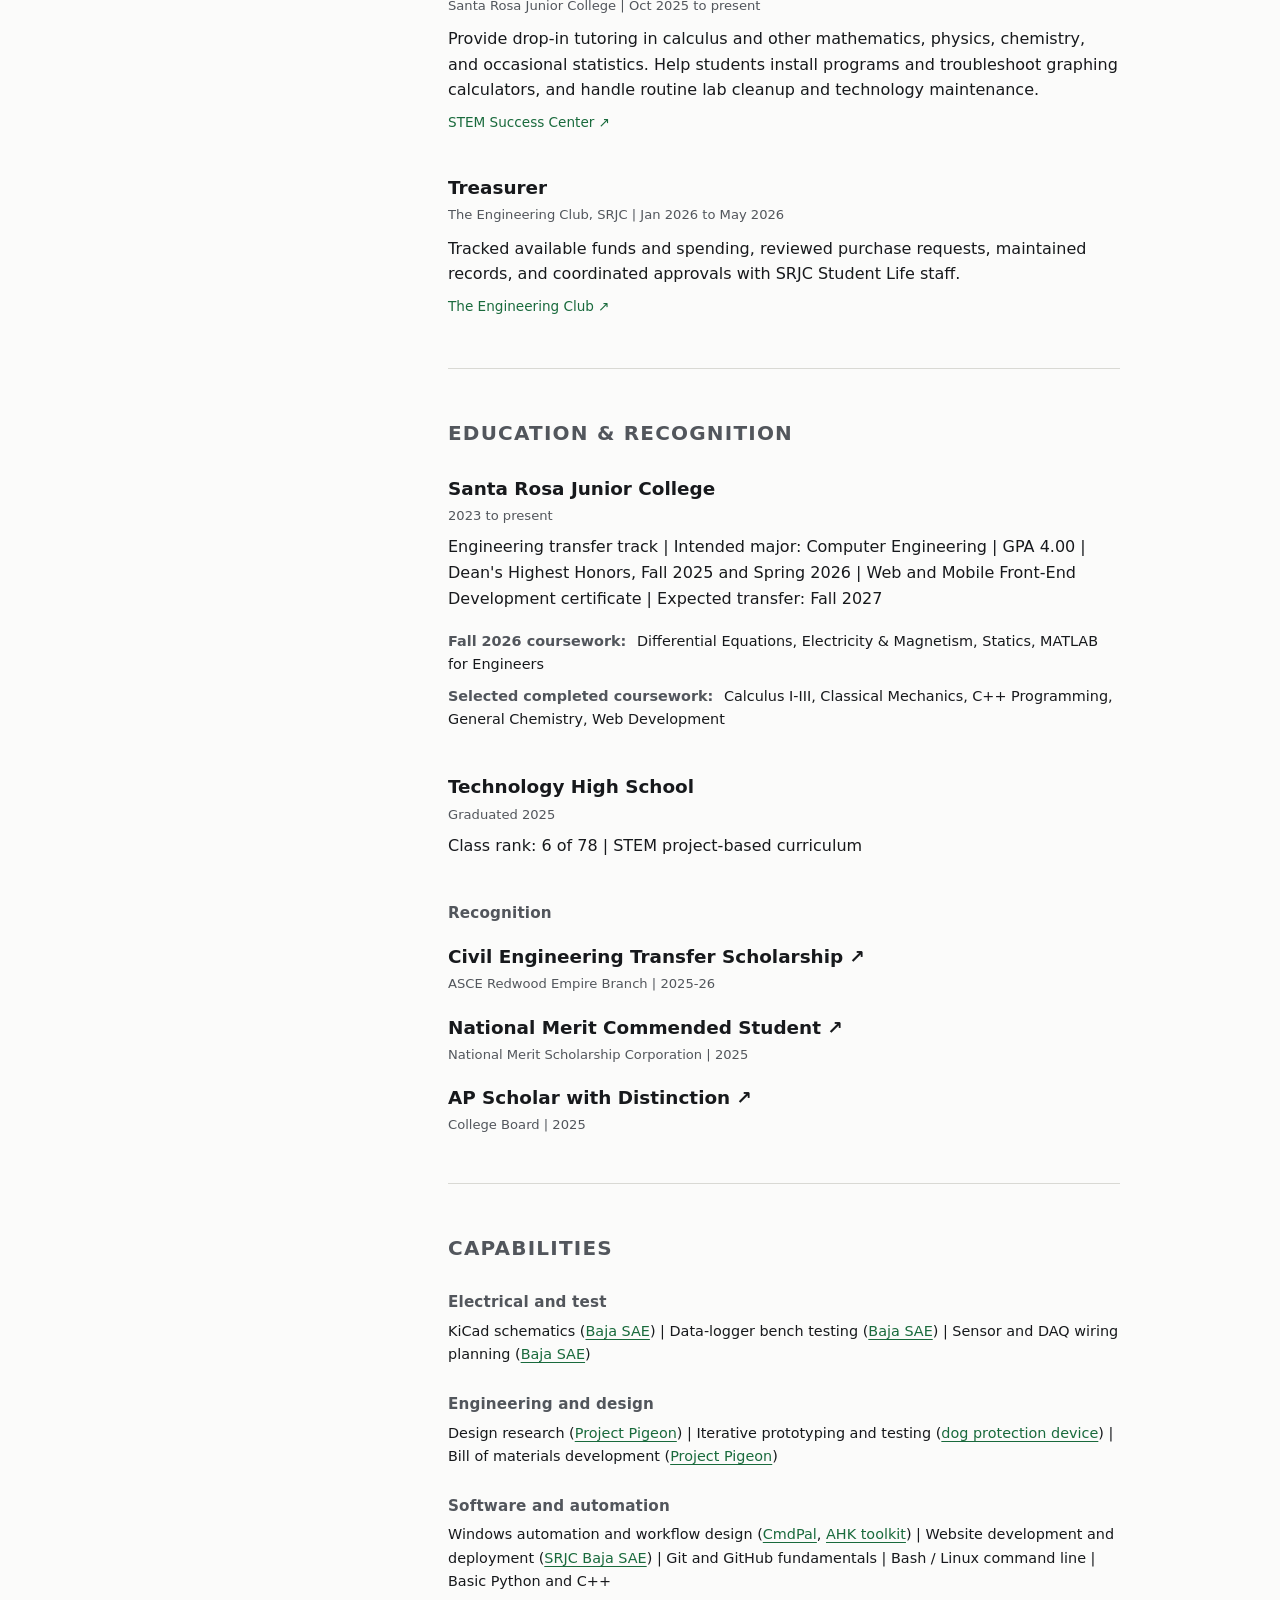
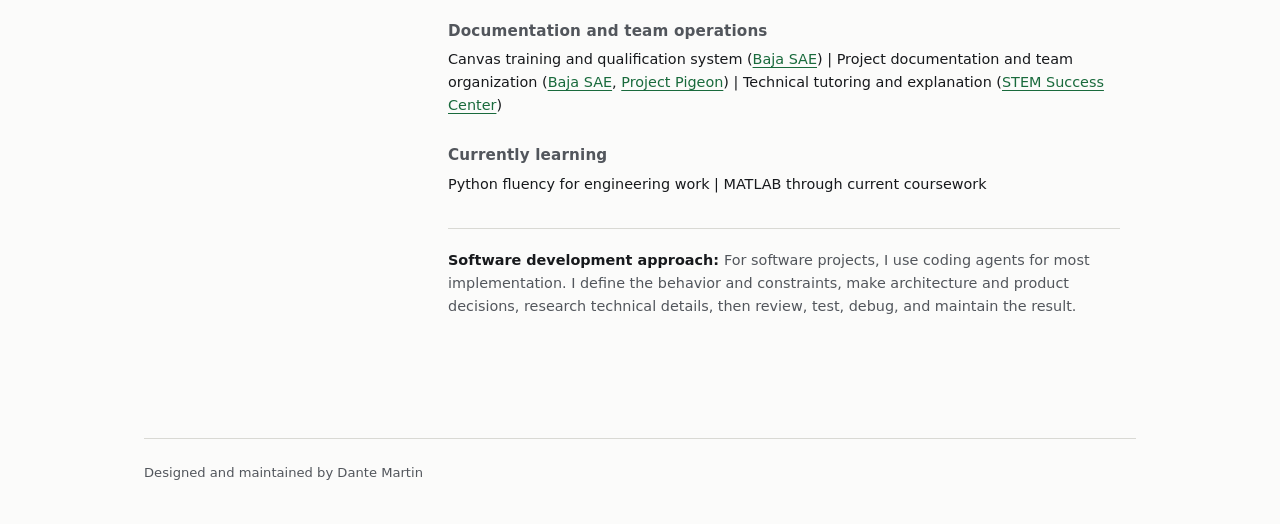
==== commit fbfac661: "fix(content): date the coursework and match the Baja status to its page" ====
--- a/index.html
+++ b/index.html
@@ -5,7 +5,7 @@
   <meta name="viewport" content="width=device-width, initial-scale=1.0">
   <title>Dante Martin | Engineering &amp; Software Portfolio</title>
   <meta name="description" content="Dante Martin - Engineering student at Santa Rosa Junior College pursuing Computer Engineering. Software and engineering projects, technical systems, and academic coursework.">
-  <link rel="stylesheet" href="styles.css?v=1.13">
+  <link rel="stylesheet" href="styles.css?v=1.15">
   <link rel="icon" href="data:image/svg+xml,<svg xmlns=%22http://www.w3.org/2000/svg%22 viewBox=%220 0 100 100%22><rect width=%22100%22 height=%22100%22 rx=%2220%22 fill=%22%23227c4b%22/><text x=%2250%25%22 y=%2250%25%22 dominant-baseline=%22central%22 text-anchor=%22middle%22 font-family=%22sans-serif%22 font-weight=%22bold%22 font-size=%2260%22 fill=%22white%22>D</text></svg>">
 
   <!-- Search and social metadata -->
@@ -14,7 +14,14 @@
   <meta property="og:description" content="Engineering student at Santa Rosa Junior College pursuing Computer Engineering. Software and engineering projects, technical systems, and academic coursework.">
   <meta property="og:type" content="website">
   <meta property="og:url" content="https://dante-martin.com/">
-  <meta name="twitter:card" content="summary">
+  <meta property="og:image" content="https://dante-martin.com/images/baja-safety-schematic-crop.webp">
+  <meta property="og:image:alt" content="Draft Baja SAE safety schematic">
+  <meta property="og:image:type" content="image/webp">
+  <meta property="og:image:width" content="1600">
+  <meta property="og:image:height" content="887">
+  <meta name="twitter:card" content="summary_large_image">
+  <meta name="twitter:image" content="https://dante-martin.com/images/baja-safety-schematic-crop.webp">
+  <meta name="twitter:image:alt" content="Draft Baja SAE safety schematic">
   <meta name="twitter:title" content="Dante Martin - Engineering & Software Portfolio">
   <meta name="twitter:description" content="Engineering student at Santa Rosa Junior College pursuing Computer Engineering. Software and engineering projects, technical systems, and academic coursework.">
 
@@ -84,7 +91,7 @@
         <div class="meta">SRJC Baja SAE | June 2026 to present</div>
         <div class="entry-details">
           <div class="detail-row"><span class="detail-label">My work: </span>Electrical integration and testing, KiCad schematics, Data-logger bench testing, Canvas training workspace, Team website</div>
-          <div class="detail-row"><span class="detail-label">Status: </span>Active; first competition April 2027</div>
+          <div class="detail-row"><span class="detail-label">Status: </span>Schematics in progress, first bench checks done, not yet tested on the car; first competition April 2027</div>
         </div>
         <p>I work on electrical integration and testing for SRJC's first Baja SAE car. I drew parts of the electrical schematics in KiCad and ran the first bench checks on the team's RaceCapture data logger. I also built and maintain the team's Canvas training workspace and its website, srjcsaeclub.org.</p>
         <div class="more"><a class="button" href="projects/baja/">View Baja SAE project <span class="arrow arrow-forward" aria-hidden="true">&rarr;</span></a></div>
@@ -177,7 +184,7 @@
           <div class="meta">2023 to present</div>
           <p class="edu-detail">Engineering transfer track | Intended major: Computer Engineering | GPA 4.00 | Dean's Highest Honors, Fall 2025 and Spring 2026 | Web and Mobile Front-End Development certificate | Expected transfer: Fall 2027</p>
           <div class="coursework-block">
-            <p class="coursework-line"><strong class="coursework-label">Current coursework: </strong>Differential Equations, Electricity &amp; Magnetism, Statics, MATLAB for Engineers</p>
+            <p class="coursework-line"><strong class="coursework-label">Fall 2026 coursework: </strong>Differential Equations, Electricity &amp; Magnetism, Statics, MATLAB for Engineers</p>
             <p class="coursework-line"><strong class="coursework-label">Selected completed coursework: </strong>Calculus I-III, Classical Mechanics, C++ Programming, General Chemistry, Web Development</p>
           </div>
         </div>
--- a/styles.css
+++ b/styles.css
@@ -486,7 +486,7 @@
 /* --- SMALL SCREENS: collapse to one column, nav goes horizontal -------- */
 @media (max-width: 50rem) {
   .layout { grid-template-columns: 1fr; gap: 0; padding: 0 1.5rem; }
-  .sidebar { position: static; padding: 3rem 0 0; margin: 0; max-height: none; overflow: visible; }
+  .sidebar { position: static; padding: calc(var(--space-section) + var(--space-block)) 0 0; margin: 0; max-height: none; overflow: visible; }
   .nav { flex-direction: row; flex-wrap: wrap; gap: 0.25rem 1.25rem; margin-top: 1.5rem; }
   .nav a { border-left: none; padding: 0.3rem 0.6rem; margin-left: 0; border-radius: var(--radius-control); }
   .nav a.active { border-left: none; background-color: var(--accent-tint); color: var(--accent); font-weight: 600; }
@@ -571,7 +571,8 @@
   a { color: #000 !important; text-decoration: underline; }
   .layout { display: block; padding: 0; position: static; }
   .sidebar { position: static; padding: 0 0 2rem; margin: 0; max-height: none; overflow: visible; border-bottom: 1px solid var(--faint); }
-  .nav, .theme-toggle, .skip-link { display: none; }
+  .nav, .theme-toggle, .skip-link, .image-preview-dialog, .image-preview-dialog::backdrop { display: none; }
+  body.image-preview-open { overflow: visible; }
   .content { padding: 2rem 0 0; max-width: none; }
   section { page-break-inside: avoid; border-top: 1px solid var(--faint); padding: 1.5rem 0; margin-top: 1.5rem; }
   section:first-of-type { border-top: none; }
